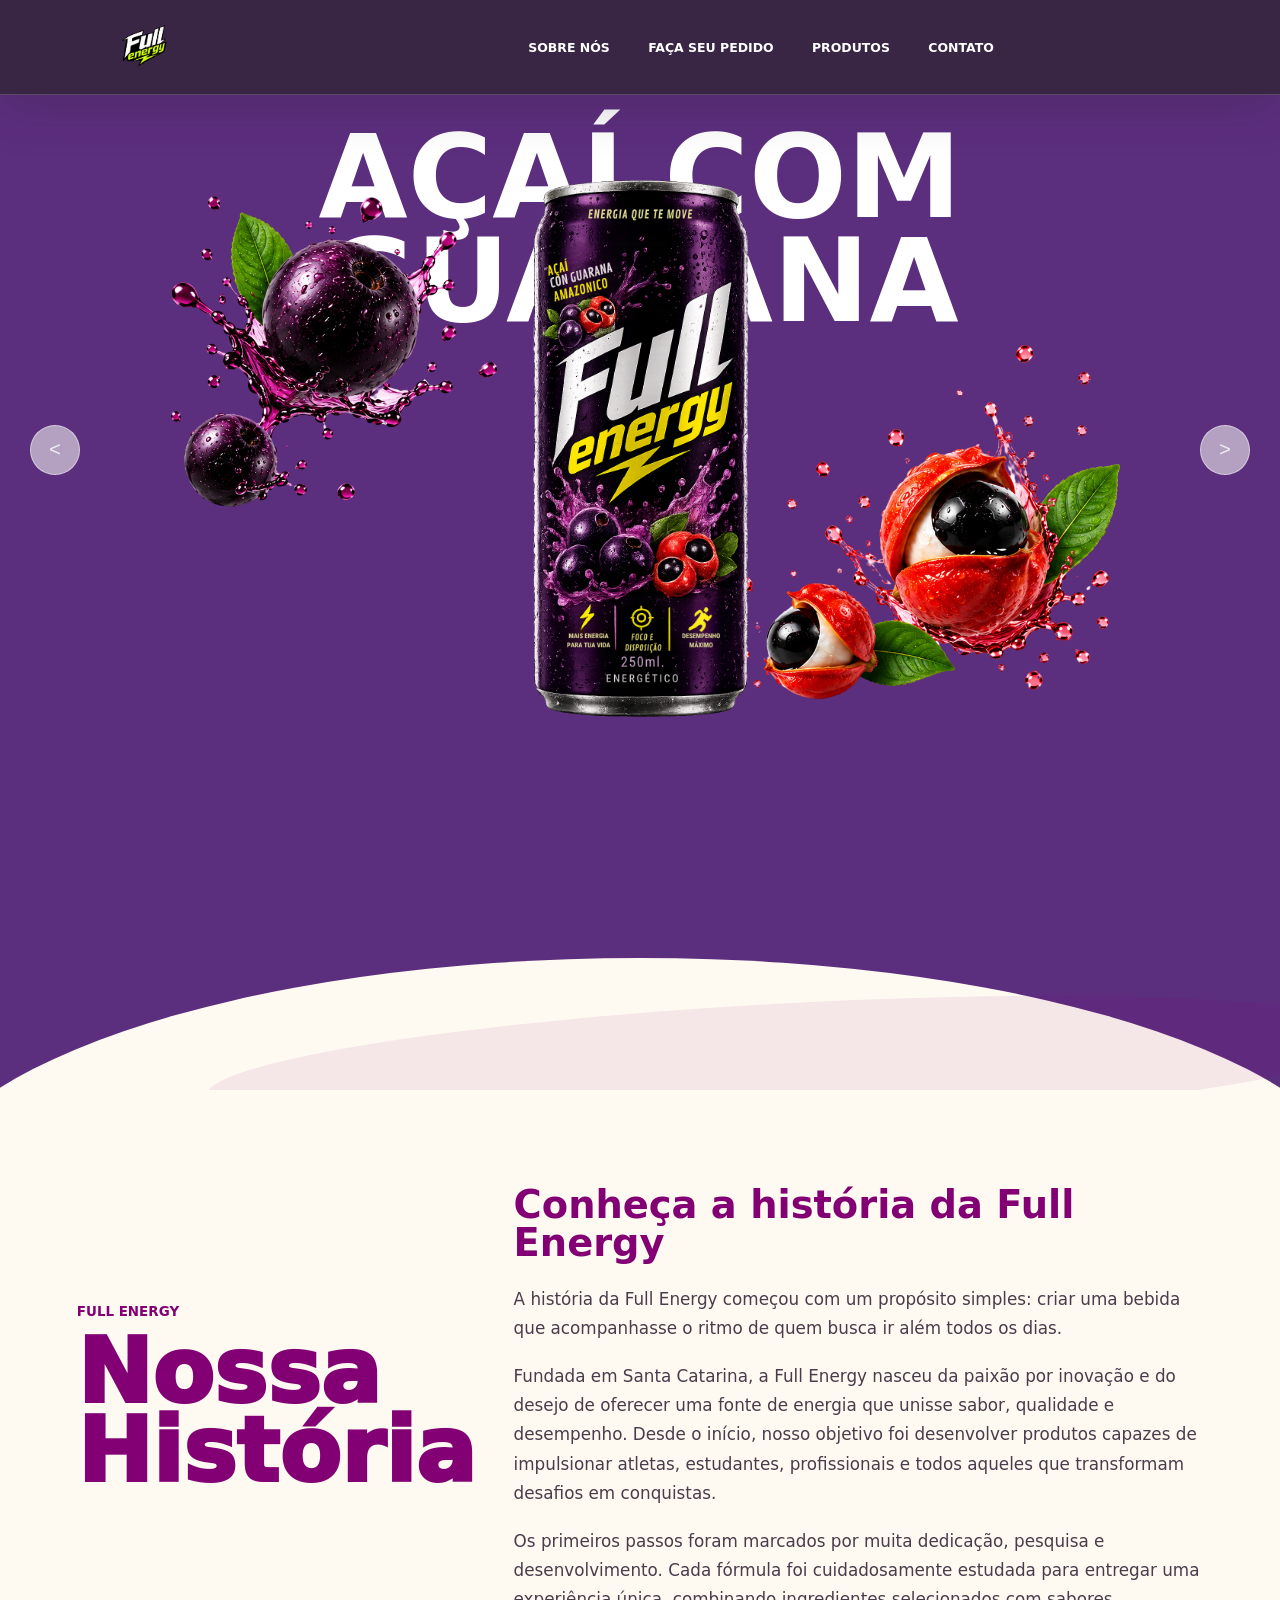
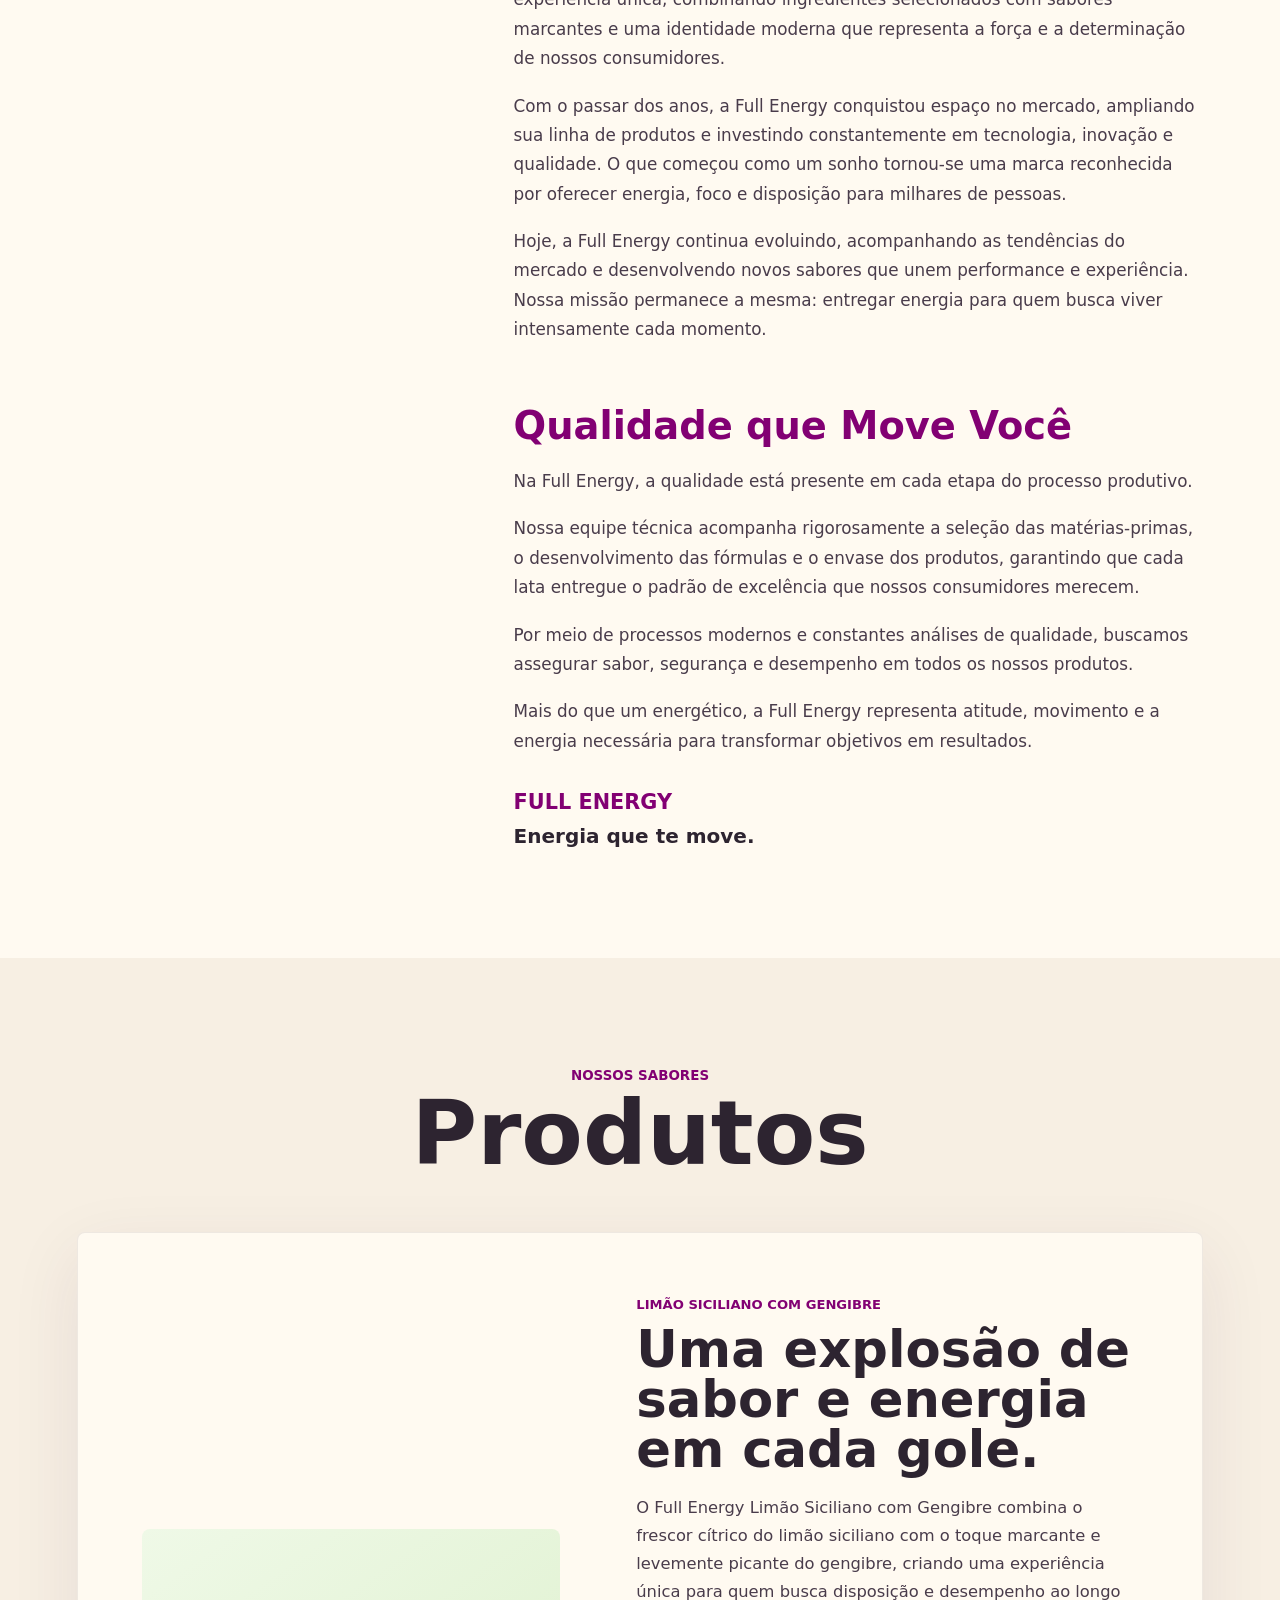
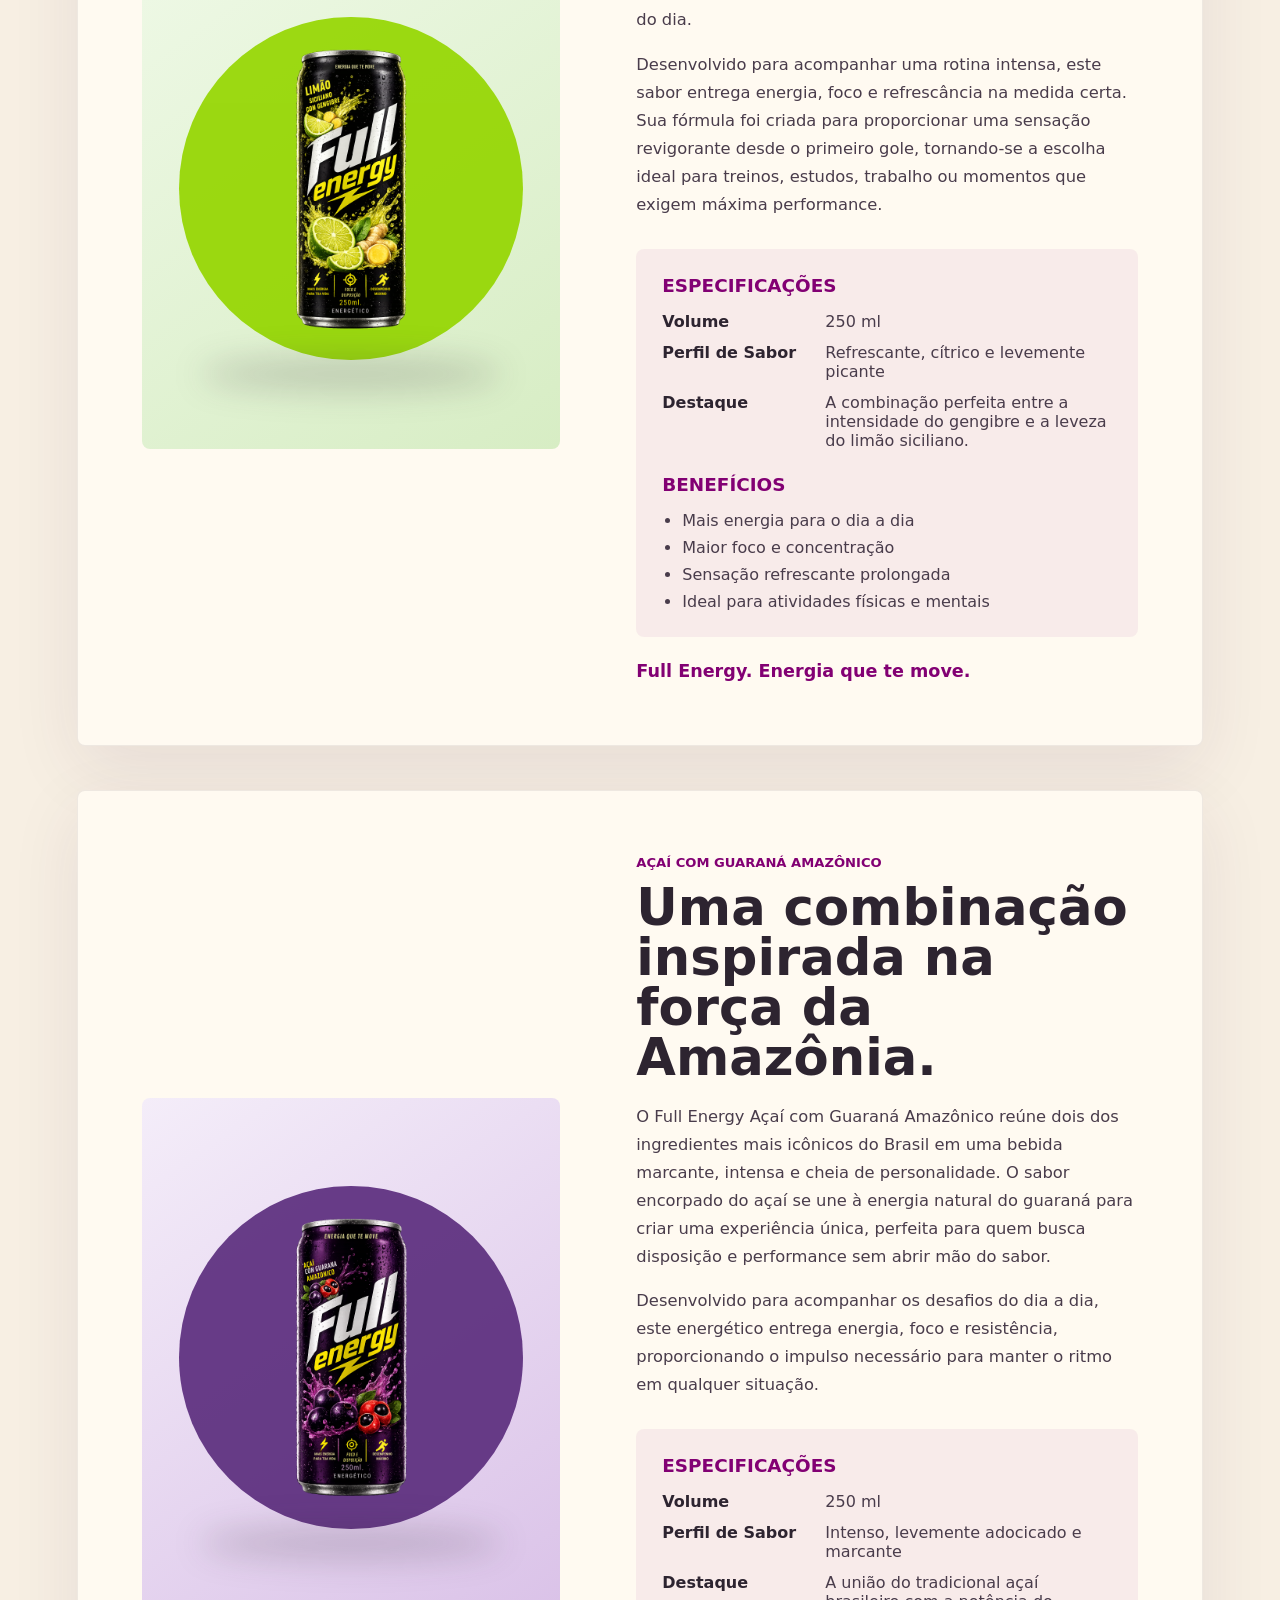
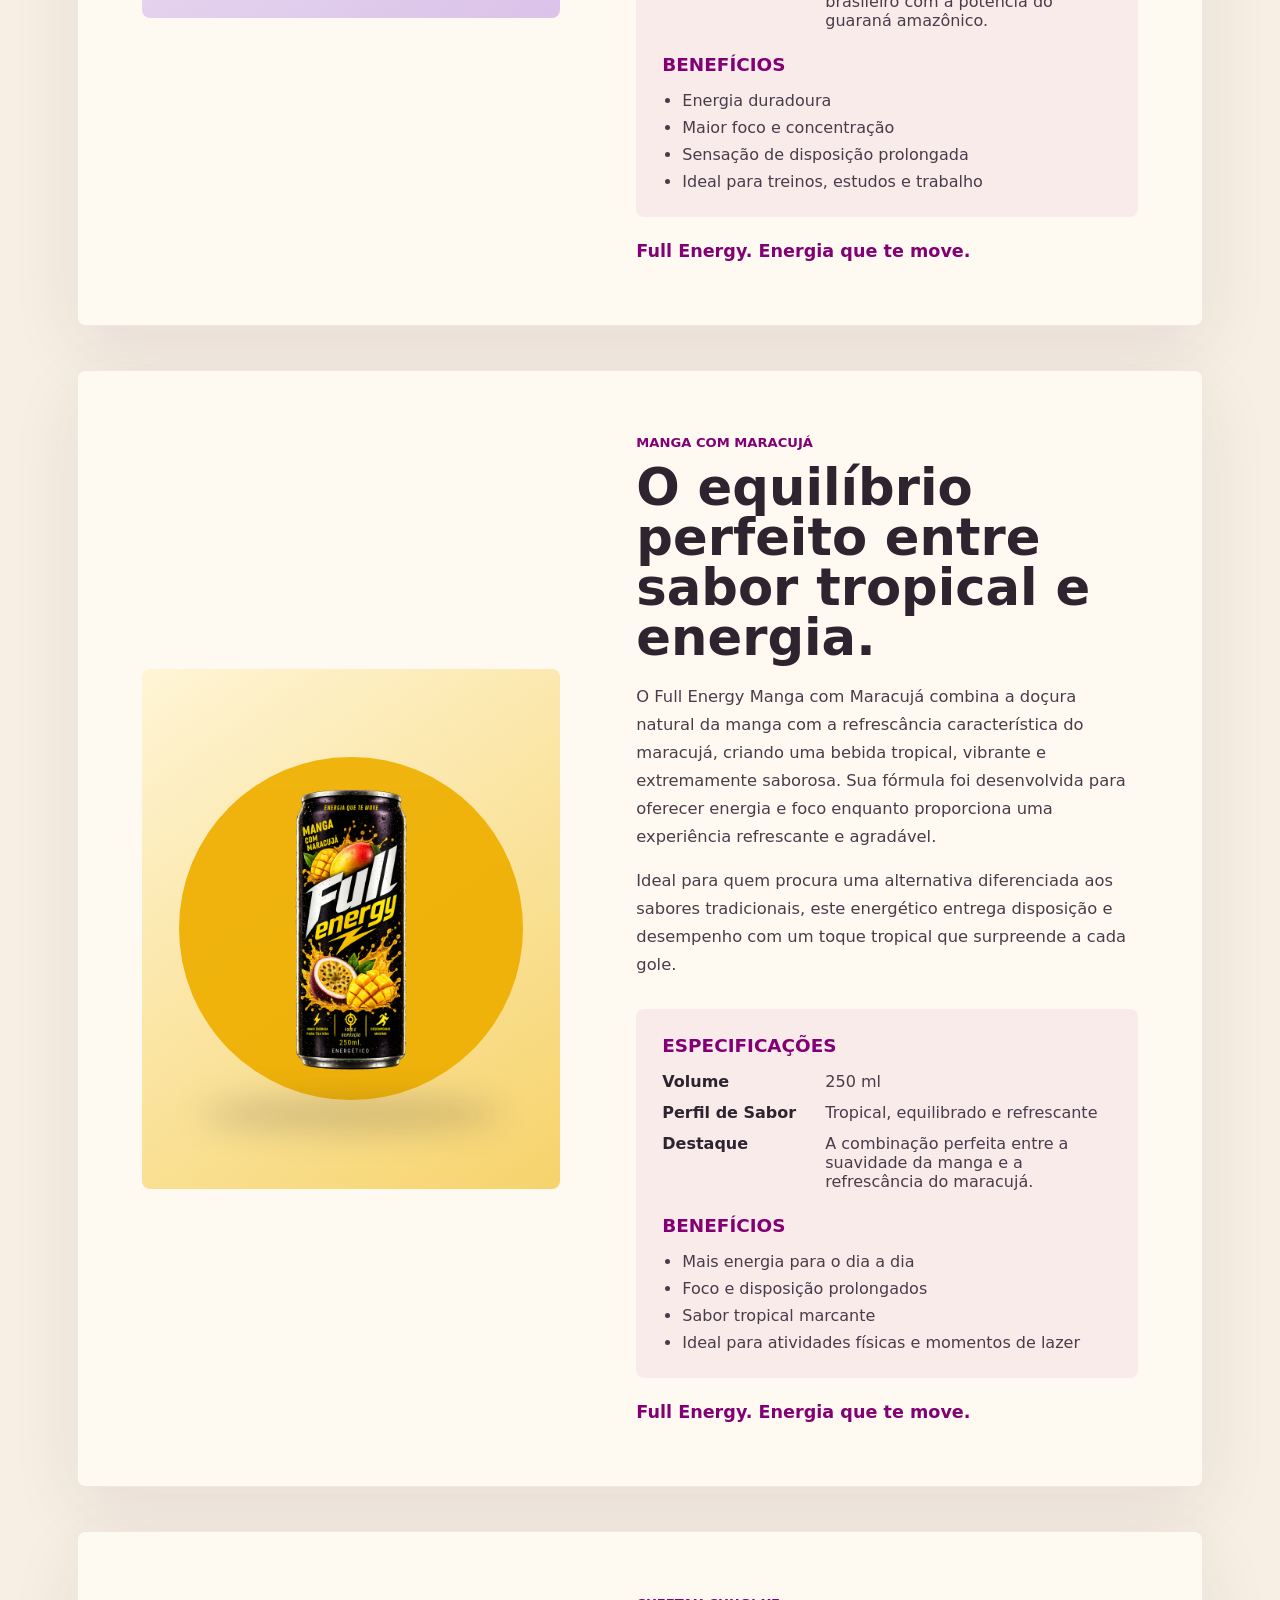
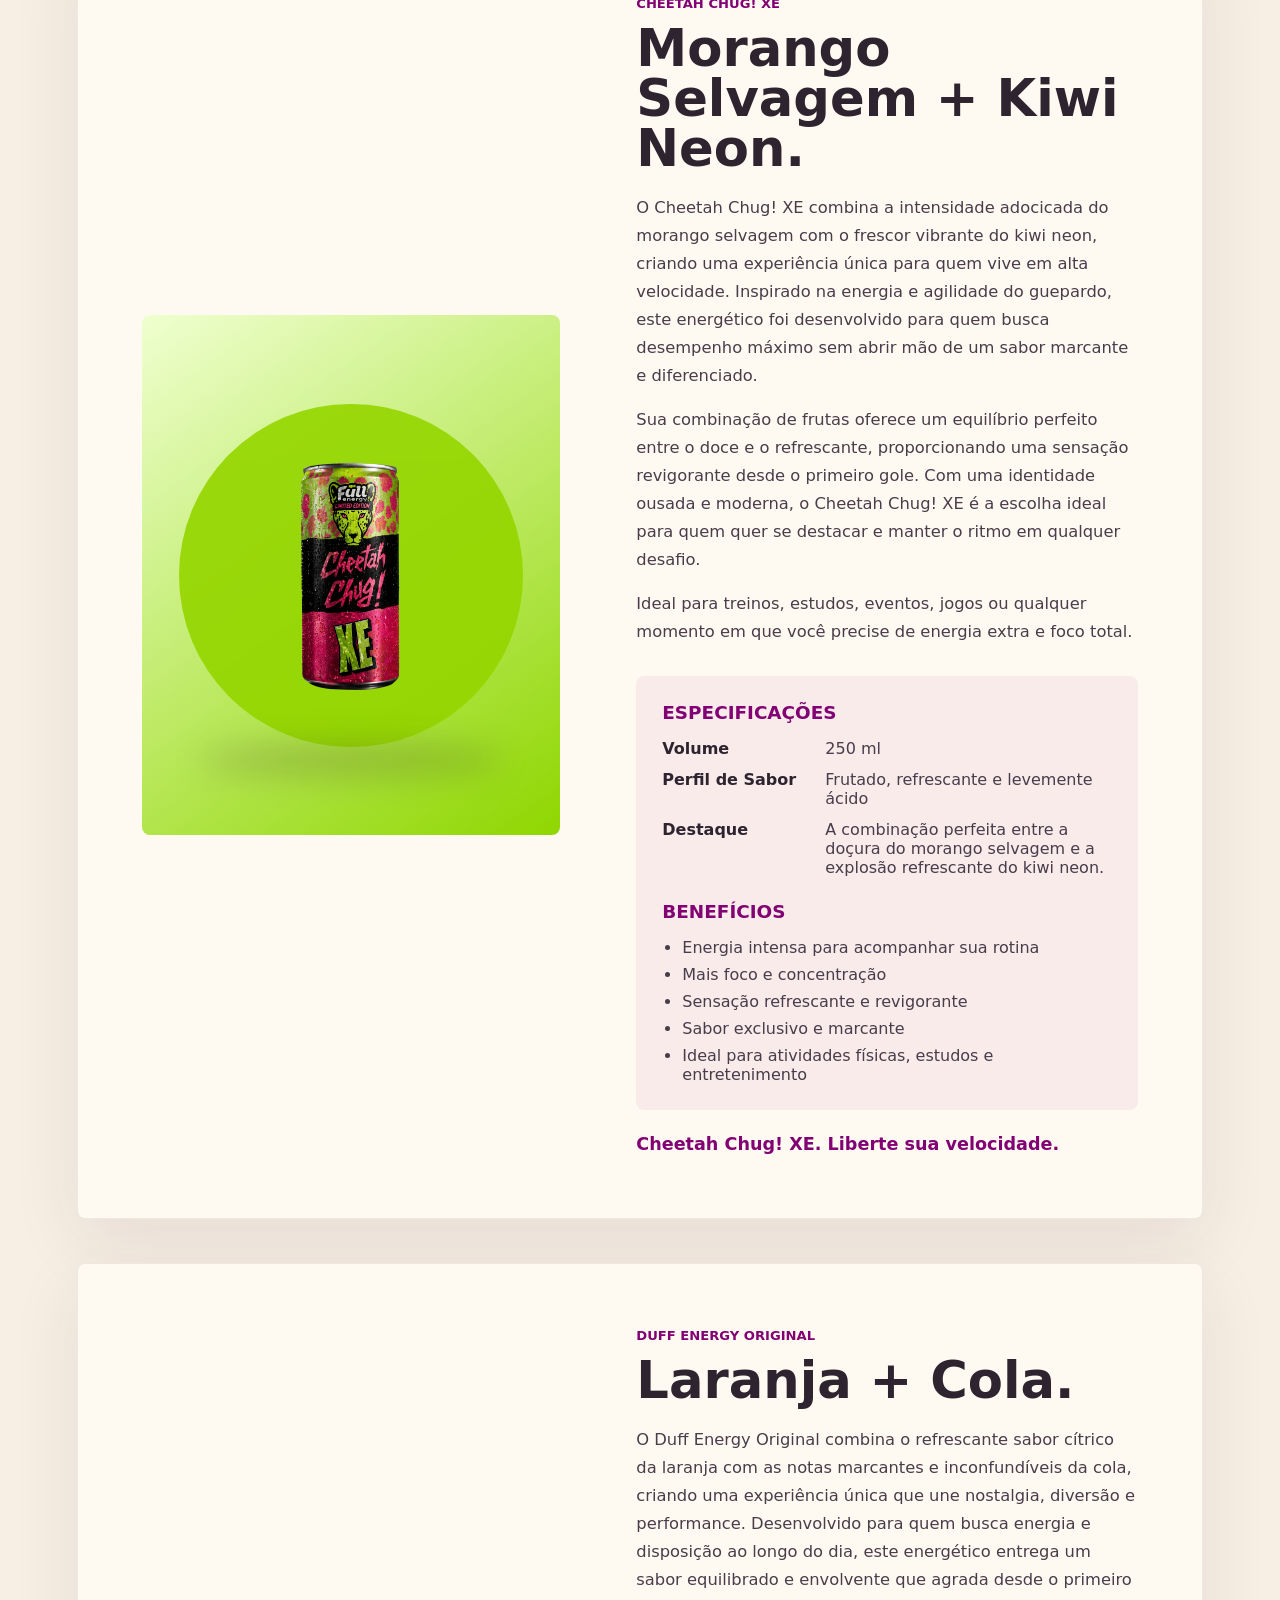
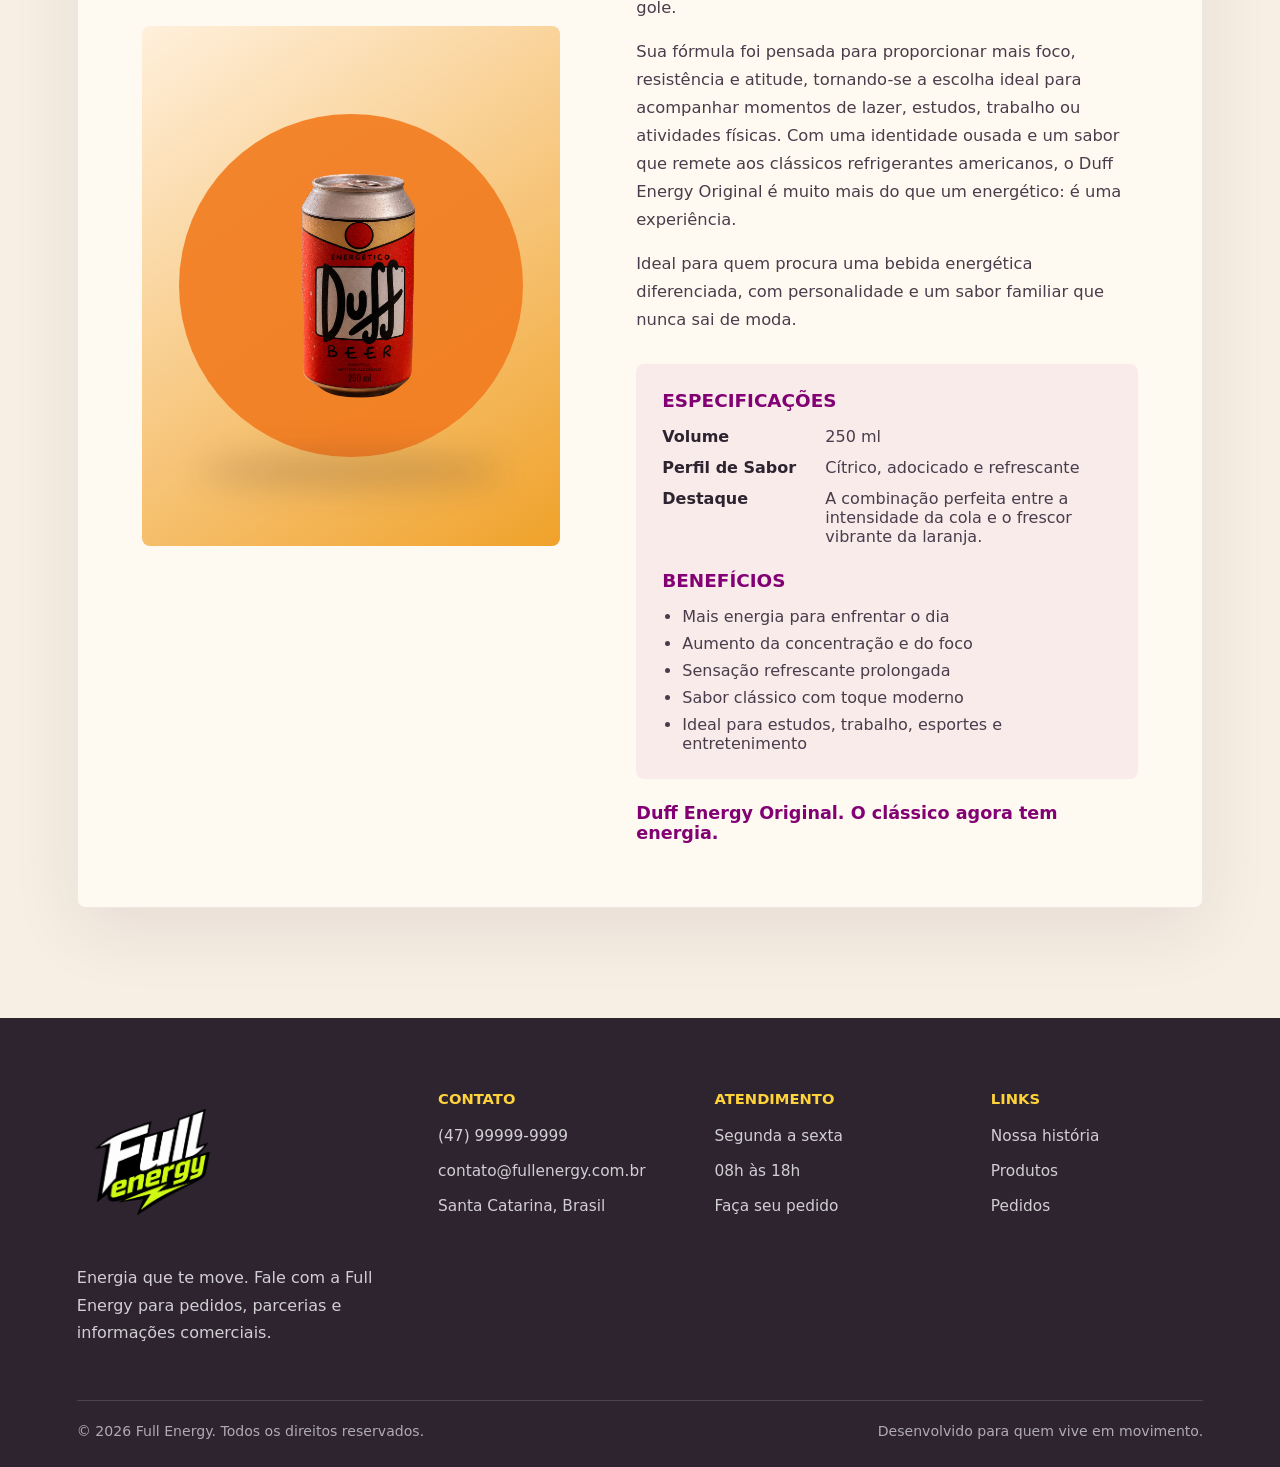
==== index.html @ d9ec068d "Corrige página inicial para GitHub Pages" ====
<!DOCTYPE html>
<html lang="pt-BR" data-theme="dark">
<head>
	<meta charset="UTF-8">
	<meta name="viewport" content="width=device-width, initial-scale=1.0">
	<meta name="description" content="Portfólio de Bruno Roberto Cataneo, desenvolvedor web com experiência em JavaScript, Python, WordPress e projetos acadêmicos.">
	<meta name="author" content="Bruno Roberto Cataneo">

    <link rel="stylesheet" type="text/css" href="css/main.css">
    <link rel="icon" type="image/png" href="assets/img/Logo.png">
    <script src="js/script.js" defer></script>
    <script src="js/loading.js" defer></script>

    <title>Full Energy</title>

</head>

<body>
    <div class="page-loader" aria-hidden="true">
        <div class="loader-content">
            <img src="assets/img/Logo.png" alt="">
            <span></span>
            <p>Carregando pedido</p>
        </div>
    </div>

    <header class="site-header">
        <a href="index.html" class="logo" aria-label="Full Energy">
            <img src="assets/img/Logo.png" alt="Full Energy">
        </a>

        <nav class="main-nav" aria-label="Menu principal">
            <a href="#nossa-historia">Sobre nós</a>
            <a href="pedido.html">Faça seu pedido</a>
            <a href="#produtos">Produtos</a>
            <a href="#contato">Contato</a>
        </nav>

    </header>

    <main>
        <div class="item active" style="--background: #5C2E7E;">
            <div class="title">AÇAÍ COM GUARANA</div>
            <img src="assets/img/açai-background.png" alt="Açaí com Guarana Amazonico" class="fruit">
            <img src="assets/img/ACAI-COM-GUARANA.png" alt="Açaí com Guarana Amazonico" class="energy-drink">
        </div>

        <div class="item" style="--background: #95D600;">
            <div class="title">LIMÃO COM GENGIBRE</div>
            <img src="assets/img/limao-background.png" alt="Limão com Gengibre" class="fruit">
            <img src="assets/img/LIMAO-COM-GENGIBRE.png" alt="Limão com Gengibre" class="energy-drink">
        </div>

        <div class="item" style="--background: #EFAF00;">
            <div class="title">MANGA COM MARACUJÁ</div>
            <img src="assets/img/manga-background.png" alt="Manga com Maracujá" class="fruit">
            <img src="assets/img/MANGA-COM-MARACUJA.png" alt="Manga com Maracujá" class="energy-drink">
        </div>

        <div class="item" style="--background: #95D600;">
            <div class="title">CHEETAH CHUG! XE</div>
            <img src="assets/img/Cheetah-Chug!-XE-background.png" alt="Cheetah Chug! XE" class="fruit">
            <img src="assets/img/Cheetah-Chug!-XE.png" alt="Cheetah Chug! XE" class="energy-drink energy-drink-wide">
        </div>

        <div class="item" style="--background:#FF7A00;">
            <div class="title">DUFF</div>
            <img src="assets/img/duff-background.png" alt="DUFF" class="fruit">
            <img src="assets/img/duff.png" alt="DUFF" class="energy-drink energy-drink-wide">
        </div>

        <div class="arrow">
            <button id="prev"> < </button>
            <button id="next"> > </button>
        </div>

    </main>

    <div class="smooth-divider" aria-hidden="true">
        <span></span>
    </div>

    <section class="history-section" id="nossa-historia">
        <div class="history-inner">
            <div class="history-heading">
                <span>Full Energy</span>
                <h1>Nossa Hist&oacute;ria</h1>
            </div>

            <div class="history-content">
                <article>
                    <h2>Conhe&ccedil;a a hist&oacute;ria da Full Energy</h2>
                    <p>A hist&oacute;ria da Full Energy come&ccedil;ou com um prop&oacute;sito simples: criar uma bebida que acompanhasse o ritmo de quem busca ir al&eacute;m todos os dias.</p>
                    <p>Fundada em Santa Catarina, a Full Energy nasceu da paix&atilde;o por inova&ccedil;&atilde;o e do desejo de oferecer uma fonte de energia que unisse sabor, qualidade e desempenho. Desde o in&iacute;cio, nosso objetivo foi desenvolver produtos capazes de impulsionar atletas, estudantes, profissionais e todos aqueles que transformam desafios em conquistas.</p>
                    <p>Os primeiros passos foram marcados por muita dedica&ccedil;&atilde;o, pesquisa e desenvolvimento. Cada f&oacute;rmula foi cuidadosamente estudada para entregar uma experi&ecirc;ncia &uacute;nica, combinando ingredientes selecionados com sabores marcantes e uma identidade moderna que representa a for&ccedil;a e a determina&ccedil;&atilde;o de nossos consumidores.</p>
                    <p>Com o passar dos anos, a Full Energy conquistou espa&ccedil;o no mercado, ampliando sua linha de produtos e investindo constantemente em tecnologia, inova&ccedil;&atilde;o e qualidade. O que come&ccedil;ou como um sonho tornou-se uma marca reconhecida por oferecer energia, foco e disposi&ccedil;&atilde;o para milhares de pessoas.</p>
                    <p>Hoje, a Full Energy continua evoluindo, acompanhando as tend&ecirc;ncias do mercado e desenvolvendo novos sabores que unem performance e experi&ecirc;ncia. Nossa miss&atilde;o permanece a mesma: entregar energia para quem busca viver intensamente cada momento.</p>
                </article>

                <article>
                    <h2>Qualidade que Move Voc&ecirc;</h2>
                    <p>Na Full Energy, a qualidade est&aacute; presente em cada etapa do processo produtivo.</p>
                    <p>Nossa equipe t&eacute;cnica acompanha rigorosamente a sele&ccedil;&atilde;o das mat&eacute;rias-primas, o desenvolvimento das f&oacute;rmulas e o envase dos produtos, garantindo que cada lata entregue o padr&atilde;o de excel&ecirc;ncia que nossos consumidores merecem.</p>
                    <p>Por meio de processos modernos e constantes an&aacute;lises de qualidade, buscamos assegurar sabor, seguran&ccedil;a e desempenho em todos os nossos produtos.</p>
                    <p>Mais do que um energ&eacute;tico, a Full Energy representa atitude, movimento e a energia necess&aacute;ria para transformar objetivos em resultados.</p>
                    <h3>Full Energy</h3>
                    <strong>Energia que te move.</strong>
                </article>
            </div>
        </div>
    </section>

    <section class="products-section" id="produtos">
        <div class="products-inner">
            <div class="products-heading">
                <span>Nossos sabores</span>
                <h1>Produtos</h1>
            </div>

            <article class="product-showcase product-lime">
                <div class="product-image">
                    <img src="assets/img/LIMAO-COM-GENGIBRE.png" alt="Full Energy Lim&atilde;o Siciliano com Gengibre">
                </div>

                <div class="product-info">
                    <span class="product-kicker">Lim&atilde;o Siciliano com Gengibre</span>
                    <h2>Uma explos&atilde;o de sabor e energia em cada gole.</h2>
                    <p>O Full Energy Lim&atilde;o Siciliano com Gengibre combina o frescor c&iacute;trico do lim&atilde;o siciliano com o toque marcante e levemente picante do gengibre, criando uma experi&ecirc;ncia &uacute;nica para quem busca disposi&ccedil;&atilde;o e desempenho ao longo do dia.</p>
                    <p>Desenvolvido para acompanhar uma rotina intensa, este sabor entrega energia, foco e refresc&acirc;ncia na medida certa. Sua f&oacute;rmula foi criada para proporcionar uma sensa&ccedil;&atilde;o revigorante desde o primeiro gole, tornando-se a escolha ideal para treinos, estudos, trabalho ou momentos que exigem m&aacute;xima performance.</p>

                    <div class="specs">
                        <h3>Especifica&ccedil;&otilde;es</h3>
                        <dl>
                            <dt>Volume</dt>
                            <dd>250 ml</dd>
                            <dt>Perfil de Sabor</dt>
                            <dd>Refrescante, c&iacute;trico e levemente picante</dd>
                            <dt>Destaque</dt>
                            <dd>A combina&ccedil;&atilde;o perfeita entre a intensidade do gengibre e a leveza do lim&atilde;o siciliano.</dd>
                        </dl>
                        <h4>Benef&iacute;cios</h4>
                        <ul>
                            <li>Mais energia para o dia a dia</li>
                            <li>Maior foco e concentra&ccedil;&atilde;o</li>
                            <li>Sensa&ccedil;&atilde;o refrescante prolongada</li>
                            <li>Ideal para atividades f&iacute;sicas e mentais</li>
                        </ul>
                    </div>

                    <strong>Full Energy. Energia que te move.</strong>
                </div>
            </article>

            <article class="product-showcase product-acai">
                <div class="product-image">
                    <img src="assets/img/ACAI-COM-GUARANA.png" alt="Full Energy A&ccedil;a&iacute; com Guaran&aacute; Amaz&ocirc;nico">
                </div>

                <div class="product-info">
                    <span class="product-kicker">A&ccedil;a&iacute; com Guaran&aacute; Amaz&ocirc;nico</span>
                    <h2>Uma combina&ccedil;&atilde;o inspirada na for&ccedil;a da Amaz&ocirc;nia.</h2>
                    <p>O Full Energy A&ccedil;a&iacute; com Guaran&aacute; Amaz&ocirc;nico re&uacute;ne dois dos ingredientes mais ic&ocirc;nicos do Brasil em uma bebida marcante, intensa e cheia de personalidade. O sabor encorpado do a&ccedil;a&iacute; se une &agrave; energia natural do guaran&aacute; para criar uma experi&ecirc;ncia &uacute;nica, perfeita para quem busca disposi&ccedil;&atilde;o e performance sem abrir m&atilde;o do sabor.</p>
                    <p>Desenvolvido para acompanhar os desafios do dia a dia, este energ&eacute;tico entrega energia, foco e resist&ecirc;ncia, proporcionando o impulso necess&aacute;rio para manter o ritmo em qualquer situa&ccedil;&atilde;o.</p>

                    <div class="specs">
                        <h3>Especifica&ccedil;&otilde;es</h3>
                        <dl>
                            <dt>Volume</dt>
                            <dd>250 ml</dd>
                            <dt>Perfil de Sabor</dt>
                            <dd>Intenso, levemente adocicado e marcante</dd>
                            <dt>Destaque</dt>
                            <dd>A uni&atilde;o do tradicional a&ccedil;a&iacute; brasileiro com a pot&ecirc;ncia do guaran&aacute; amaz&ocirc;nico.</dd>
                        </dl>
                        <h4>Benef&iacute;cios</h4>
                        <ul>
                            <li>Energia duradoura</li>
                            <li>Maior foco e concentra&ccedil;&atilde;o</li>
                            <li>Sensa&ccedil;&atilde;o de disposi&ccedil;&atilde;o prolongada</li>
                            <li>Ideal para treinos, estudos e trabalho</li>
                        </ul>
                    </div>

                    <strong>Full Energy. Energia que te move.</strong>
                </div>
            </article>

            <article class="product-showcase product-mango">
                <div class="product-image">
                    <img src="assets/img/MANGA-COM-MARACUJA.png" alt="Full Energy Manga com Maracuj&aacute;">
                </div>

                <div class="product-info">
                    <span class="product-kicker">Manga com Maracuj&aacute;</span>
                    <h2>O equil&iacute;brio perfeito entre sabor tropical e energia.</h2>
                    <p>O Full Energy Manga com Maracuj&aacute; combina a do&ccedil;ura natural da manga com a refresc&acirc;ncia caracter&iacute;stica do maracuj&aacute;, criando uma bebida tropical, vibrante e extremamente saborosa. Sua f&oacute;rmula foi desenvolvida para oferecer energia e foco enquanto proporciona uma experi&ecirc;ncia refrescante e agrad&aacute;vel.</p>
                    <p>Ideal para quem procura uma alternativa diferenciada aos sabores tradicionais, este energ&eacute;tico entrega disposi&ccedil;&atilde;o e desempenho com um toque tropical que surpreende a cada gole.</p>

                    <div class="specs">
                        <h3>Especifica&ccedil;&otilde;es</h3>
                        <dl>
                            <dt>Volume</dt>
                            <dd>250 ml</dd>
                            <dt>Perfil de Sabor</dt>
                            <dd>Tropical, equilibrado e refrescante</dd>
                            <dt>Destaque</dt>
                            <dd>A combina&ccedil;&atilde;o perfeita entre a suavidade da manga e a refresc&acirc;ncia do maracuj&aacute;.</dd>
                        </dl>
                        <h4>Benef&iacute;cios</h4>
                        <ul>
                            <li>Mais energia para o dia a dia</li>
                            <li>Foco e disposi&ccedil;&atilde;o prolongados</li>
                            <li>Sabor tropical marcante</li>
                            <li>Ideal para atividades f&iacute;sicas e momentos de lazer</li>
                        </ul>
                    </div>

                    <strong>Full Energy. Energia que te move.</strong>
                </div>
            </article>

            <article class="product-showcase product-cheetah">
                <div class="product-image">
                    <img src="assets/img/Cheetah-Chug!-XE.png" alt="Cheetah Chug! XE Morango Selvagem com Kiwi Neon">
                </div>

                <div class="product-info">
                    <span class="product-kicker">Cheetah Chug! XE</span>
                    <h2>Morango Selvagem + Kiwi Neon.</h2>
                    <p>O Cheetah Chug! XE combina a intensidade adocicada do morango selvagem com o frescor vibrante do kiwi neon, criando uma experi&ecirc;ncia &uacute;nica para quem vive em alta velocidade. Inspirado na energia e agilidade do guepardo, este energ&eacute;tico foi desenvolvido para quem busca desempenho m&aacute;ximo sem abrir m&atilde;o de um sabor marcante e diferenciado.</p>
                    <p>Sua combina&ccedil;&atilde;o de frutas oferece um equil&iacute;brio perfeito entre o doce e o refrescante, proporcionando uma sensa&ccedil;&atilde;o revigorante desde o primeiro gole. Com uma identidade ousada e moderna, o Cheetah Chug! XE &eacute; a escolha ideal para quem quer se destacar e manter o ritmo em qualquer desafio.</p>
                    <p>Ideal para treinos, estudos, eventos, jogos ou qualquer momento em que voc&ecirc; precise de energia extra e foco total.</p>

                    <div class="specs">
                        <h3>Especifica&ccedil;&otilde;es</h3>
                        <dl>
                            <dt>Volume</dt>
                            <dd>250 ml</dd>
                            <dt>Perfil de Sabor</dt>
                            <dd>Frutado, refrescante e levemente &aacute;cido</dd>
                            <dt>Destaque</dt>
                            <dd>A combina&ccedil;&atilde;o perfeita entre a do&ccedil;ura do morango selvagem e a explos&atilde;o refrescante do kiwi neon.</dd>
                        </dl>
                        <h4>Benef&iacute;cios</h4>
                        <ul>
                            <li>Energia intensa para acompanhar sua rotina</li>
                            <li>Mais foco e concentra&ccedil;&atilde;o</li>
                            <li>Sensa&ccedil;&atilde;o refrescante e revigorante</li>
                            <li>Sabor exclusivo e marcante</li>
                            <li>Ideal para atividades f&iacute;sicas, estudos e entretenimento</li>
                        </ul>
                    </div>

                    <strong>Cheetah Chug! XE. Liberte sua velocidade.</strong>
                </div>
            </article>

            <article class="product-showcase product-duff">
                <div class="product-image">
                    <img src="assets/img/duff.png" alt="Duff Energy Original Laranja com Cola">
                </div>

                <div class="product-info">
                    <span class="product-kicker">Duff Energy Original</span>
                    <h2>Laranja + Cola.</h2>
                    <p>O Duff Energy Original combina o refrescante sabor c&iacute;trico da laranja com as notas marcantes e inconfund&iacute;veis da cola, criando uma experi&ecirc;ncia &uacute;nica que une nostalgia, divers&atilde;o e performance. Desenvolvido para quem busca energia e disposi&ccedil;&atilde;o ao longo do dia, este energ&eacute;tico entrega um sabor equilibrado e envolvente que agrada desde o primeiro gole.</p>
                    <p>Sua f&oacute;rmula foi pensada para proporcionar mais foco, resist&ecirc;ncia e atitude, tornando-se a escolha ideal para acompanhar momentos de lazer, estudos, trabalho ou atividades f&iacute;sicas. Com uma identidade ousada e um sabor que remete aos cl&aacute;ssicos refrigerantes americanos, o Duff Energy Original &eacute; muito mais do que um energ&eacute;tico: &eacute; uma experi&ecirc;ncia.</p>
                    <p>Ideal para quem procura uma bebida energ&eacute;tica diferenciada, com personalidade e um sabor familiar que nunca sai de moda.</p>

                    <div class="specs">
                        <h3>Especifica&ccedil;&otilde;es</h3>
                        <dl>
                            <dt>Volume</dt>
                            <dd>250 ml</dd>
                            <dt>Perfil de Sabor</dt>
                            <dd>C&iacute;trico, adocicado e refrescante</dd>
                            <dt>Destaque</dt>
                            <dd>A combina&ccedil;&atilde;o perfeita entre a intensidade da cola e o frescor vibrante da laranja.</dd>
                        </dl>
                        <h4>Benef&iacute;cios</h4>
                        <ul>
                            <li>Mais energia para enfrentar o dia</li>
                            <li>Aumento da concentra&ccedil;&atilde;o e do foco</li>
                            <li>Sensa&ccedil;&atilde;o refrescante prolongada</li>
                            <li>Sabor cl&aacute;ssico com toque moderno</li>
                            <li>Ideal para estudos, trabalho, esportes e entretenimento</li>
                        </ul>
                    </div>

                    <strong>Duff Energy Original. O cl&aacute;ssico agora tem energia.</strong>
                </div>
            </article>
        </div>
    </section>

    <footer class="site-footer" id="contato">
        <div class="footer-inner">
            <div class="footer-brand">
                <img src="assets/img/Logo.png" alt="Full Energy">
                <p>Energia que te move. Fale com a Full Energy para pedidos, parcerias e informa&ccedil;&otilde;es comerciais.</p>
            </div>

            <div class="footer-column">
                <h2>Contato</h2>
                <ul>
                    <li><a href="tel:+5547999999999">(47) 99999-9999</a></li>
                    <li><a href="mailto:contato@fullenergy.com.br">contato@fullenergy.com.br</a></li>
                    <li>Santa Catarina, Brasil</li>
                </ul>
            </div>

            <div class="footer-column">
                <h2>Atendimento</h2>
                <ul>
                    <li>Segunda a sexta</li>
                    <li>08h &agrave;s 18h</li>
                    <li><a href="pedido.html">Fa&ccedil;a seu pedido</a></li>
                </ul>
            </div>

            <div class="footer-column">
                <h2>Links</h2>
                <ul>
                    <li><a href="#nossa-historia">Nossa hist&oacute;ria</a></li>
                    <li><a href="#produtos">Produtos</a></li>
                    <li><a href="pedido.html">Pedidos</a></li>
                </ul>
            </div>
        </div>

        <div class="footer-bottom">
            <span>&copy; 2026 Full Energy. Todos os direitos reservados.</span>
            <span>Desenvolvido para quem vive em movimento.</span>
        </div>
    </footer>

</body>
</html>
---- css/main.css ----
html,
body {
    width: 100%;
    min-height: 100%;
    margin: 0;
    scroll-behavior: smooth;
}

main {
    position: relative;
    z-index: 1;
    min-height: 100vh;
}

.site-header {
    position: fixed;
    top: 0;
    left: 0;
    z-index: 10;
    display: flex;
    align-items: center;
    justify-content: space-between;
    gap: 32px;
    width: 100%;
    min-height: 86px;
    padding: 18px clamp(24px, 5vw, 72px);
    box-sizing: border-box;
    background: rgba(45, 36, 48, .72);
    border-bottom: 1px solid rgba(255, 255, 255, .16);
    box-shadow: 0 18px 45px rgba(45, 36, 48, .18);
    backdrop-filter: blur(16px);
    font-family: system-ui, -apple-system, BlinkMacSystemFont, "Segoe UI", Roboto, Helvetica, Arial, sans-serif;
}

.logo {
    display: flex;
    align-items: center;
    min-width: 210px;
    color: #fff;
    text-decoration: none;
}

.logo img {
    display: block;
    width: 160px;
    height: auto;
    max-height: 58px;
    object-fit: contain;
}

.main-nav {
    display: flex;
    align-items: center;
    justify-content: center;
    gap: clamp(18px, 3vw, 56px);
    flex: 1;
}

.main-nav a {
    color: #fff;
    font-size: .78rem;
    font-weight: 800;
    text-decoration: none;
    text-transform: uppercase;
    white-space: nowrap;
    transition: color .2s ease, opacity .2s ease;
}

.main-nav a:hover {
    color: #ffd339;
}

.search {
    display: flex;
    align-items: center;
    width: min(18vw, 230px);
    min-width: 170px;
    height: 42px;
    padding: 0 8px 0 18px;
    border: 1px solid rgba(255, 255, 255, .42);
    border-radius: 999px;
    background: rgba(255, 255, 255, .12);
}

.search input {
    width: 100%;
    min-width: 0;
    border: 0;
    outline: 0;
    background: transparent;
    color: #fff;
    font: inherit;
}

.search input::placeholder {
    color: rgba(255, 255, 255, .76);
}

.search button {
    display: grid;
    place-items: center;
    width: 32px;
    height: 32px;
    border: 0;
    border-radius: 50%;
    background: transparent;
    color: #fff;
    font-size: 1.5rem;
    line-height: 1;
    cursor: pointer;
}

.page-loader {
    position: fixed;
    inset: 0;
    z-index: 100;
    display: grid;
    place-items: center;
    background: #5C2E7E;
    opacity: 0;
    visibility: hidden;
    pointer-events: none;
    transition: opacity .28s ease, visibility .28s ease;
}

.page-loader.is-visible {
    opacity: 1;
    visibility: visible;
    pointer-events: auto;
}

.page-loader.is-hidden {
    display: none;
}

.loader-content {
    display: grid;
    place-items: center;
    gap: 22px;
    color: #fff;
    font-family: system-ui, -apple-system, BlinkMacSystemFont, "Segoe UI", Roboto, Helvetica, Arial, sans-serif;
}

.loader-content img {
    width: 132px;
    height: auto;
    animation: loaderPulse 1s ease-in-out infinite;
}

.loader-content span {
    width: 54px;
    height: 54px;
    border: 5px solid rgba(255, 255, 255, .24);
    border-top-color: #ffd339;
    border-radius: 50%;
    animation: loaderSpin .8s linear infinite;
}

.loader-content p {
    margin: 0;
    color: rgba(255, 255, 255, .9);
    font-size: .82rem;
    font-weight: 900;
    text-transform: uppercase;
}

.item {
    display: none;
    position: relative;
    width: 100%;
    min-height: 100vh;
    overflow: hidden;
    background-color: var(--background);
}

.item.active {
    display: block;
}

.item .title {
    width: min(92vw, 980px);
    font-size: clamp(3rem, 9vw, 8rem);
    color: #fff;
    font-family: system-ui, -apple-system, BlinkMacSystemFont, "Segoe UI", Roboto, Helvetica, Arial, sans-serif;
    font-weight: bold;
    text-align: center;
    line-height: .9;

    position: absolute;
    left: 50%;
    top: clamp(95px, 14vh, 140px);
    transform: translateX(-50%);
    z-index: 1;
}

.item .fruit {
    width: min(78vw, 980px);
    max-height: 78vh;
    object-fit: contain;
    position: absolute;
    left: 50%;
    top: 50%;
    transform: translate(-50%, -50%);
    z-index: 2;
    pointer-events: none;
}

.item .energy-drink {
    z-index: 3;
    width: min(36vw, 390px);
    min-width: 240px;
    max-height: 86vh;
    object-fit: contain;
    position: absolute;
    left: 50%;
    top: 50%;
    transform: translate(-50%, -50%);
}

.item .energy-drink-wide {
    width: min(82vw, 900px);
    min-width: 620px;
    max-height: 86vh;
}

#prev, #next {
    position: absolute;
    top: 50%;
    transform: translateY(-50%);
    width: 50px;
    height: 50px;
    background-color: #eee9;
    border: 1px solid #eee9;
    color: #eee;
    font-size: x-large;
    font-family: monospace;
    cursor : pointer;
    z-index: 4;
    border-radius: 50%;
}

#prev {
    left: 30px;
}

#next {
    right: 30px;
}

.smooth-divider {
    position: relative;
    z-index: 2;
    height: 190px;
    margin-top: 0;
    overflow: hidden;
    background-color: var(--divider-background, #5C2E7E);
    pointer-events: none;
    transition: background-color .45s ease;
}

.smooth-divider::before {
    content: "";
    position: absolute;
    left: -7%;
    bottom: -118px;
    width: 114%;
    height: 250px;
    border-radius: 50% 50% 0 0 / 100% 100% 0 0;
    background: #fffaf1;
}

.smooth-divider span {
    position: absolute;
    left: 16%;
    bottom: -38px;
    width: 92%;
    height: 125px;
    border-radius: 50%;
    background: rgba(130, 0, 115, .08);
    transform: rotate(-3deg);
}

.history-section {
    position: relative;
    overflow: hidden;
    margin-top: 0;
    padding: 96px clamp(24px, 6vw, 92px) 110px;
    background: #fffaf1;
    color: #2d2430;
    font-family: system-ui, -apple-system, BlinkMacSystemFont, "Segoe UI", Roboto, Helvetica, Arial, sans-serif;
    scroll-margin-top: 96px;
}

.history-section::before {
    content: none;
}

.history-inner {
    position: relative;
    z-index: 1;
    display: grid;
    grid-template-columns: minmax(220px, 360px) minmax(0, 1fr);
    gap: clamp(36px, 6vw, 92px);
    max-width: 1180px;
    margin: 0 auto;
}

.history-heading {
    position: sticky;
    top: 118px;
    align-self: start;
}

.history-heading span {
    display: block;
    margin-bottom: 14px;
    color: #820073;
    font-size: .84rem;
    font-weight: 900;
    text-transform: uppercase;
}

.history-heading h1 {
    margin: 0;
    color: #820073;
    font-size: clamp(3.6rem, 7vw, 6.4rem);
    line-height: .88;
    font-weight: 950;
}

.history-content {
    display: grid;
    gap: 44px;
}

.history-content article {
    max-width: 760px;
}

.history-content h2 {
    margin: 0 0 22px;
    color: #820073;
    font-size: clamp(1.8rem, 3vw, 3rem);
    line-height: 1;
}

.history-content p {
    margin: 0 0 18px;
    color: #493c4b;
    font-size: 1.05rem;
    line-height: 1.75;
}

.history-content h3 {
    margin: 34px 0 10px;
    color: #820073;
    font-size: 1.3rem;
    text-transform: uppercase;
}

.history-content strong {
    display: inline-block;
    color: #2d2430;
    font-size: 1.25rem;
}

.products-section {
    padding: 110px clamp(24px, 6vw, 92px);
    background: #f7efe3;
    color: #2d2430;
    font-family: system-ui, -apple-system, BlinkMacSystemFont, "Segoe UI", Roboto, Helvetica, Arial, sans-serif;
    scroll-margin-top: 96px;
}

.products-inner {
    max-width: 1180px;
    margin: 0 auto;
}

.products-heading {
    margin-bottom: 58px;
    text-align: center;
}

.products-heading span {
    display: block;
    margin-bottom: 10px;
    color: #820073;
    font-size: .84rem;
    font-weight: 900;
    text-transform: uppercase;
}

.products-heading h1 {
    margin: 0;
    color: #2d2430;
    font-size: clamp(3.4rem, 7vw, 6.2rem);
    line-height: .9;
}

.product-showcase {
    display: grid;
    grid-template-columns: minmax(240px, 42%) minmax(0, 1fr);
    gap: clamp(32px, 6vw, 76px);
    align-items: center;
    padding: clamp(34px, 5vw, 64px);
    margin-bottom: 44px;
    border: 1px solid rgba(45, 36, 48, .08);
    border-radius: 8px;
    background: #fffaf1;
    box-shadow: 0 22px 70px rgba(72, 35, 76, .09);
}

.product-showcase:last-child {
    margin-bottom: 0;
}

.product-image {
    position: relative;
    display: grid;
    place-items: center;
    min-height: 520px;
    overflow: hidden;
    border-radius: 8px;
}

.product-image::before {
    content: "";
    position: absolute;
    width: min(82%, 360px);
    aspect-ratio: 1;
    border-radius: 50%;
    opacity: .92;
    filter: blur(.2px);
}

.product-image::after {
    content: "";
    position: absolute;
    bottom: 58px;
    width: min(72%, 320px);
    height: 34px;
    border-radius: 50%;
    background: rgba(45, 36, 48, .18);
    filter: blur(16px);
}

.product-image img {
    position: relative;
    z-index: 1;
    width: min(48%, 220px);
    max-height: 470px;
    object-fit: contain;
}

.product-cheetah .product-image img,
.product-duff .product-image img {
    width: min(92%, 520px);
    max-height: 430px;
}

.product-lime .product-image {
    background: linear-gradient(145deg, #eff9e7, #d7edc4);
}

.product-lime .product-image::before {
    background: #95D600;
}

.product-acai .product-image {
    background: linear-gradient(145deg, #f4edf9, #dac2e8);
}

.product-acai .product-image::before {
    background: #5C2E7E;
}

.product-mango .product-image {
    background: linear-gradient(145deg, #fff5d6, #f6d36b);
}

.product-mango .product-image::before {
    background: #EFAF00;
}

.product-cheetah .product-image {
    background: linear-gradient(145deg, #efffd0, #8fd600);
}

.product-cheetah .product-image::before {
    background: #95D600;
}

.product-duff .product-image {
    background: linear-gradient(145deg, #fff0dc, #f0a22a);
}

.product-duff .product-image::before {
    background: #f27d21;
}

.product-kicker {
    display: block;
    margin-bottom: 12px;
    color: #820073;
    font-size: .82rem;
    font-weight: 900;
    text-transform: uppercase;
}

.product-info h2 {
    margin: 0 0 20px;
    color: #2d2430;
    font-size: clamp(2rem, 4vw, 3.5rem);
    line-height: .98;
}

.product-info p {
    margin: 0 0 16px;
    color: #493c4b;
    font-size: 1.02rem;
    line-height: 1.72;
}

.specs {
    margin: 30px 0 24px;
    padding: 26px;
    border-radius: 8px;
    background: rgba(130, 0, 115, .06);
}

.specs h3,
.specs h4 {
    margin: 0 0 16px;
    color: #820073;
    font-size: 1.15rem;
    text-transform: uppercase;
}

.specs h4 {
    margin-top: 24px;
}

.specs dl {
    display: grid;
    grid-template-columns: 145px 1fr;
    gap: 12px 18px;
    margin: 0;
}

.specs dt {
    color: #2d2430;
    font-weight: 900;
}

.specs dd {
    margin: 0;
    color: #493c4b;
}

.specs ul {
    display: grid;
    gap: 8px;
    margin: 0;
    padding-left: 20px;
    color: #493c4b;
}

.product-info strong {
    color: #820073;
    font-size: 1.1rem;
}

.main-nav a.active {
    color: #ffd339;
}

.order-body {
    background: #fffaf1;
}

.order-page {
    min-height: 100vh;
    background: #fffaf1;
    color: #2d2430;
    font-family: system-ui, -apple-system, BlinkMacSystemFont, "Segoe UI", Roboto, Helvetica, Arial, sans-serif;
}

.order-hero {
    display: grid;
    grid-template-columns: minmax(0, 1fr) minmax(320px, 44%);
    align-items: center;
    gap: clamp(36px, 6vw, 88px);
    min-height: 72vh;
    padding: 140px clamp(24px, 6vw, 92px) 70px;
    overflow: hidden;
    background: #5C2E7E;
    color: #fff;
}

.order-hero-text {
    max-width: 720px;
}

.order-hero-text span,
.form-heading span,
.order-summary > span {
    display: block;
    margin-bottom: 12px;
    color: #ffd339;
    font-size: .84rem;
    font-weight: 900;
    text-transform: uppercase;
}

.order-hero-text h1 {
    margin: 0 0 20px;
    font-size: clamp(3.8rem, 8vw, 7.4rem);
    line-height: .86;
}

.order-hero-text p {
    max-width: 620px;
    margin: 0;
    color: rgba(255, 255, 255, .86);
    font-size: 1.15rem;
    line-height: 1.7;
}

.order-hero-products {
    position: relative;
    display: flex;
    align-items: end;
    justify-content: center;
    min-height: 500px;
}

.order-hero-products::before {
    content: "";
    position: absolute;
    width: min(92%, 520px);
    aspect-ratio: 1;
    border-radius: 50%;
    background: rgba(255, 255, 255, .13);
}

.order-hero-products img {
    position: relative;
    width: min(27%, 150px);
    max-height: 430px;
    object-fit: contain;
    filter: drop-shadow(0 28px 28px rgba(0, 0, 0, .24));
}

.order-hero-products img:nth-child(1) {
    transform: rotate(-10deg) translateX(28px);
}

.order-hero-products img:nth-child(2) {
    z-index: 1;
    width: min(34%, 190px);
}

.order-hero-products img:nth-child(3) {
    transform: rotate(10deg) translateX(-28px);
}

.order-content {
    display: grid;
    grid-template-columns: minmax(0, 1fr) minmax(280px, 360px);
    gap: clamp(28px, 5vw, 62px);
    max-width: 1180px;
    margin: 0 auto;
    padding: 86px clamp(24px, 6vw, 92px) 110px;
}

.order-form,
.order-summary {
    border: 1px solid rgba(45, 36, 48, .08);
    border-radius: 8px;
    background: #fff;
    box-shadow: 0 22px 70px rgba(72, 35, 76, .09);
}

.order-form {
    display: grid;
    gap: 24px;
    padding: clamp(28px, 5vw, 48px);
}

.form-heading h2,
.order-summary h2 {
    margin: 0;
    color: #820073;
    font-size: clamp(2rem, 4vw, 3.4rem);
    line-height: 1;
}

.form-grid {
    display: grid;
    grid-template-columns: repeat(2, minmax(0, 1fr));
    gap: 18px;
}

.order-form label,
.flavor-options label {
    display: grid;
    gap: 8px;
    color: #2d2430;
    font-size: .92rem;
    font-weight: 800;
}

.order-form input,
.order-form textarea {
    width: 100%;
    box-sizing: border-box;
    border: 1px solid rgba(45, 36, 48, .18);
    border-radius: 8px;
    outline: 0;
    background: #fffaf1;
    color: #2d2430;
    font: inherit;
}

.order-form input {
    height: 48px;
    padding: 0 14px;
}

.order-form textarea {
    resize: vertical;
    padding: 14px;
}

.order-form input:focus,
.order-form textarea:focus {
    border-color: #820073;
    box-shadow: 0 0 0 4px rgba(130, 0, 115, .1);
}

.flavor-options {
    display: grid;
    gap: 14px;
    margin: 0;
    padding: 22px;
    border: 1px solid rgba(130, 0, 115, .16);
    border-radius: 8px;
    background: rgba(130, 0, 115, .05);
}

.flavor-options legend {
    padding: 0 8px;
    color: #820073;
    font-weight: 900;
    text-transform: uppercase;
}

.flavor-options label {
    grid-template-columns: 1fr 96px;
    align-items: center;
}

.order-submit {
    width: fit-content;
    min-width: 180px;
    height: 52px;
    padding: 0 24px;
    border: 0;
    border-radius: 999px;
    background: #820073;
    color: #fff;
    font-size: .9rem;
    font-weight: 900;
    text-transform: uppercase;
    cursor: pointer;
}

.order-summary {
    align-self: start;
    position: sticky;
    top: 112px;
    display: grid;
    gap: 22px;
    padding: 28px;
}

.order-summary > span {
    color: #820073;
    margin-bottom: -10px;
}

.summary-item {
    display: grid;
    grid-template-columns: 62px 1fr;
    gap: 16px;
    align-items: center;
    padding-top: 18px;
    border-top: 1px solid rgba(45, 36, 48, .1);
}

.summary-item img {
    width: 48px;
    max-height: 86px;
    object-fit: contain;
}

.summary-item strong {
    display: block;
    margin-bottom: 4px;
    color: #2d2430;
}

.summary-item p {
    margin: 0;
    color: #493c4b;
    font-size: .94rem;
    line-height: 1.45;
}

.site-footer {
    padding: 72px clamp(24px, 6vw, 92px) 28px;
    background: #2d2430;
    color: #fff;
    font-family: system-ui, -apple-system, BlinkMacSystemFont, "Segoe UI", Roboto, Helvetica, Arial, sans-serif;
    scroll-margin-top: 96px;
}

.footer-inner {
    display: grid;
    grid-template-columns: minmax(240px, 1.4fr) repeat(3, minmax(150px, 1fr));
    gap: clamp(30px, 5vw, 64px);
    max-width: 1180px;
    margin: 0 auto;
}

.footer-brand img {
    display: block;
    width: 150px;
    height: auto;
    margin-bottom: 24px;
}

.footer-brand p {
    max-width: 360px;
    margin: 0;
    color: rgba(255, 255, 255, .78);
    font-size: 1rem;
    line-height: 1.7;
}

.footer-column h2 {
    margin: 0 0 18px;
    color: #ffd339;
    font-size: .92rem;
    text-transform: uppercase;
}

.footer-column ul {
    display: grid;
    gap: 12px;
    margin: 0;
    padding: 0;
    list-style: none;
}

.footer-column li,
.footer-column a {
    color: rgba(255, 255, 255, .78);
    font-size: .96rem;
    line-height: 1.5;
}

.footer-column a {
    text-decoration: none;
    transition: color .2s ease;
}

.footer-column a:hover {
    color: #ffd339;
}

.footer-bottom {
    display: flex;
    justify-content: space-between;
    gap: 18px;
    max-width: 1180px;
    margin: 54px auto 0;
    padding-top: 22px;
    border-top: 1px solid rgba(255, 255, 255, .14);
    color: rgba(255, 255, 255, .62);
    font-size: .88rem;
}

@media (max-width: 768px) {
    .site-header {
        flex-wrap: wrap;
        gap: 14px;
        min-height: 118px;
        padding: 18px 20px;
    }

    .logo {
        min-width: 0;
    }

    .logo img {
        width: 128px;
        max-height: 48px;
    }

    .main-nav {
        order: 3;
        width: 100%;
        justify-content: flex-start;
        gap: 18px;
        overflow-x: auto;
        padding-bottom: 4px;
    }

    .main-nav a {
        font-size: .7rem;
    }

    .search {
        width: 150px;
        min-width: 150px;
    }

    .item .title {
        top: 150px;
    }

    .item .fruit {
        width: 118vw;
    }

    .item .energy-drink {
        width: 56vw;
        min-width: 210px;
    }

    .item .energy-drink-wide {
        width: 148vw;
        min-width: 520px;
        max-height: 72vh;
    }

    .history-section {
        margin-top: 0;
        padding: 82px 22px 78px;
    }

    .smooth-divider {
        height: 145px;
        margin-top: 0;
    }

    .smooth-divider::before {
        left: -24%;
        bottom: -84px;
        width: 148%;
        height: 178px;
    }

    .smooth-divider span {
        left: 10%;
        bottom: -28px;
        width: 112%;
        height: 78px;
    }

    .history-inner {
        grid-template-columns: 1fr;
        gap: 34px;
    }

    .history-heading {
        position: static;
    }

    .history-heading h1 {
        font-size: clamp(3.1rem, 17vw, 4.8rem);
    }

    .history-content p {
        font-size: 1rem;
        line-height: 1.65;
    }

    .products-section {
        padding: 78px 22px;
    }

    .products-heading {
        margin-bottom: 34px;
        text-align: left;
    }

    .products-heading h1 {
        font-size: clamp(3rem, 16vw, 4.6rem);
    }

    .product-showcase {
        grid-template-columns: 1fr;
        gap: 28px;
        padding: 24px;
    }

    .product-image {
        min-height: 390px;
    }

    .product-image img {
        width: min(54%, 185px);
        max-height: 340px;
    }

    .product-cheetah .product-image img,
    .product-duff .product-image img {
        width: min(96%, 360px);
        max-height: 300px;
    }

    .specs {
        padding: 20px;
    }

    .specs dl {
        grid-template-columns: 1fr;
        gap: 4px;
    }

    .specs dd {
        margin-bottom: 12px;
    }

    .order-hero {
        grid-template-columns: 1fr;
        min-height: auto;
        padding: 160px 22px 64px;
    }

    .order-hero-products {
        min-height: 360px;
    }

    .order-hero-products img {
        width: min(28%, 115px);
        max-height: 310px;
    }

    .order-hero-products img:nth-child(2) {
        width: min(36%, 148px);
    }

    .order-content {
        grid-template-columns: 1fr;
        padding: 64px 22px 82px;
    }

    .form-grid {
        grid-template-columns: 1fr;
    }

    .flavor-options label {
        grid-template-columns: 1fr;
    }

    .order-submit {
        width: 100%;
    }

    .order-summary {
        position: static;
    }

    .site-footer {
        padding: 56px 22px 24px;
    }

    .footer-inner {
        grid-template-columns: 1fr;
        gap: 32px;
    }

    .footer-bottom {
        flex-direction: column;
        margin-top: 38px;
    }
}

@keyframes toActive {
    from {
        top: 100%;
        opacity: 0;
    }
}

@keyframes loaderSpin {
    to {
        transform: rotate(360deg);
    }
}

@keyframes loaderPulse {
    0%,
    100% {
        transform: scale(1);
    }

    50% {
        transform: scale(1.08);
    }
}

.item.active img.fruit{
    animation: toActive 0.5s ease-out 1;
}

.item.active .title {
    animation: toActive 0.5s ease-out 1;
}

/* .item.active img.energy-drink {
    animation: toActive 0.5s ease-out 1;
} */
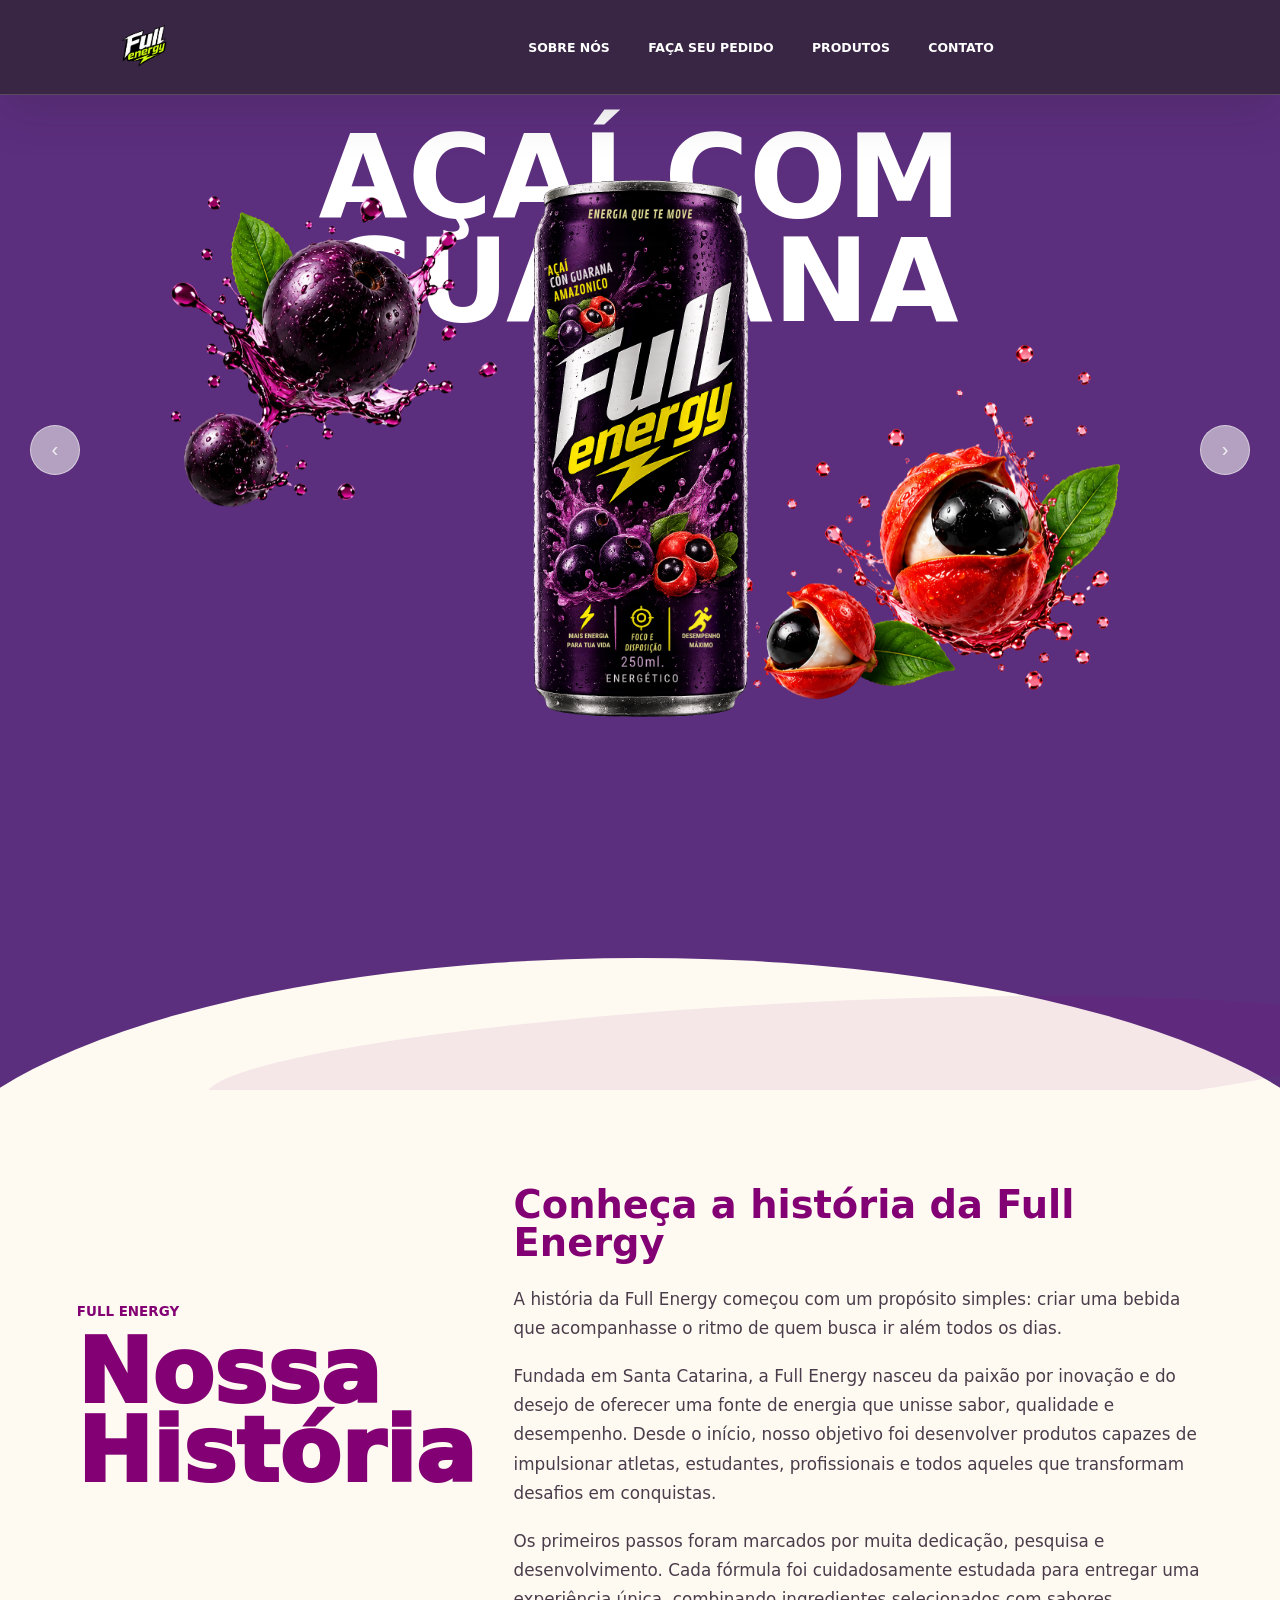
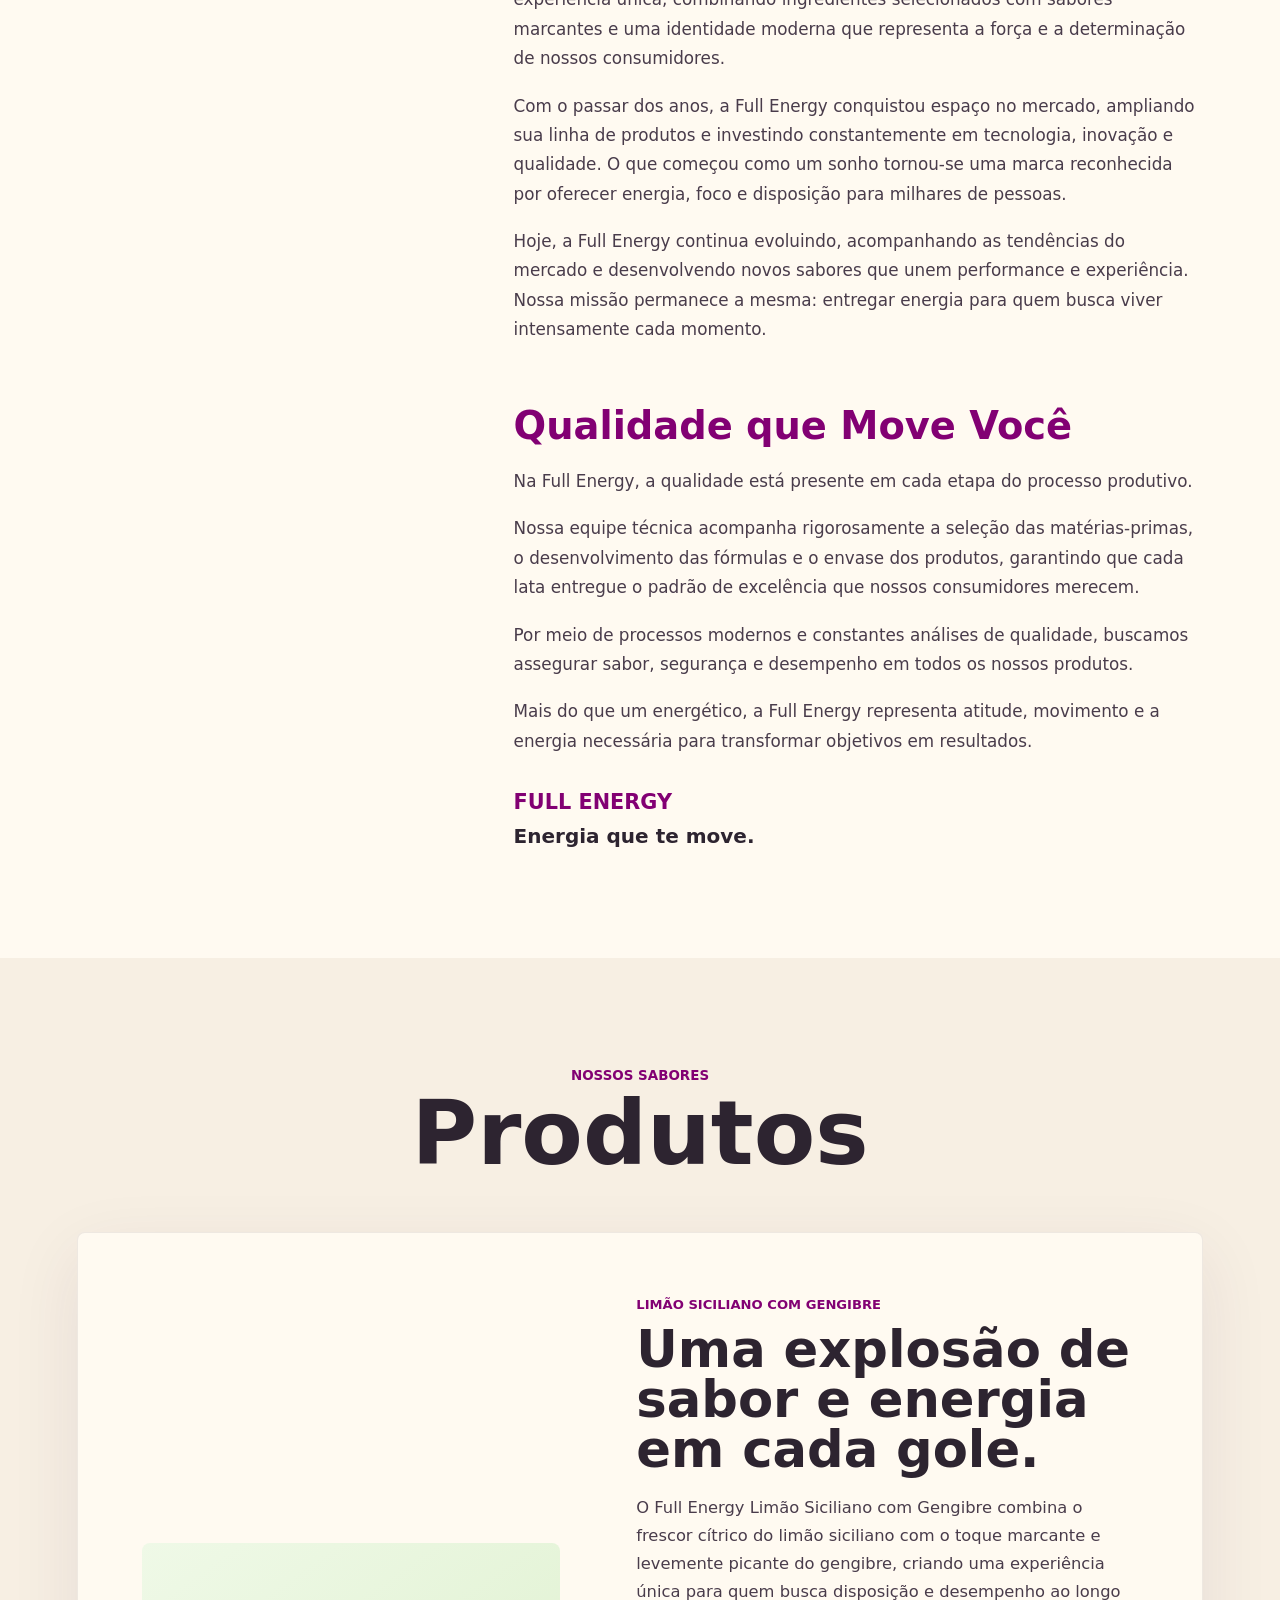
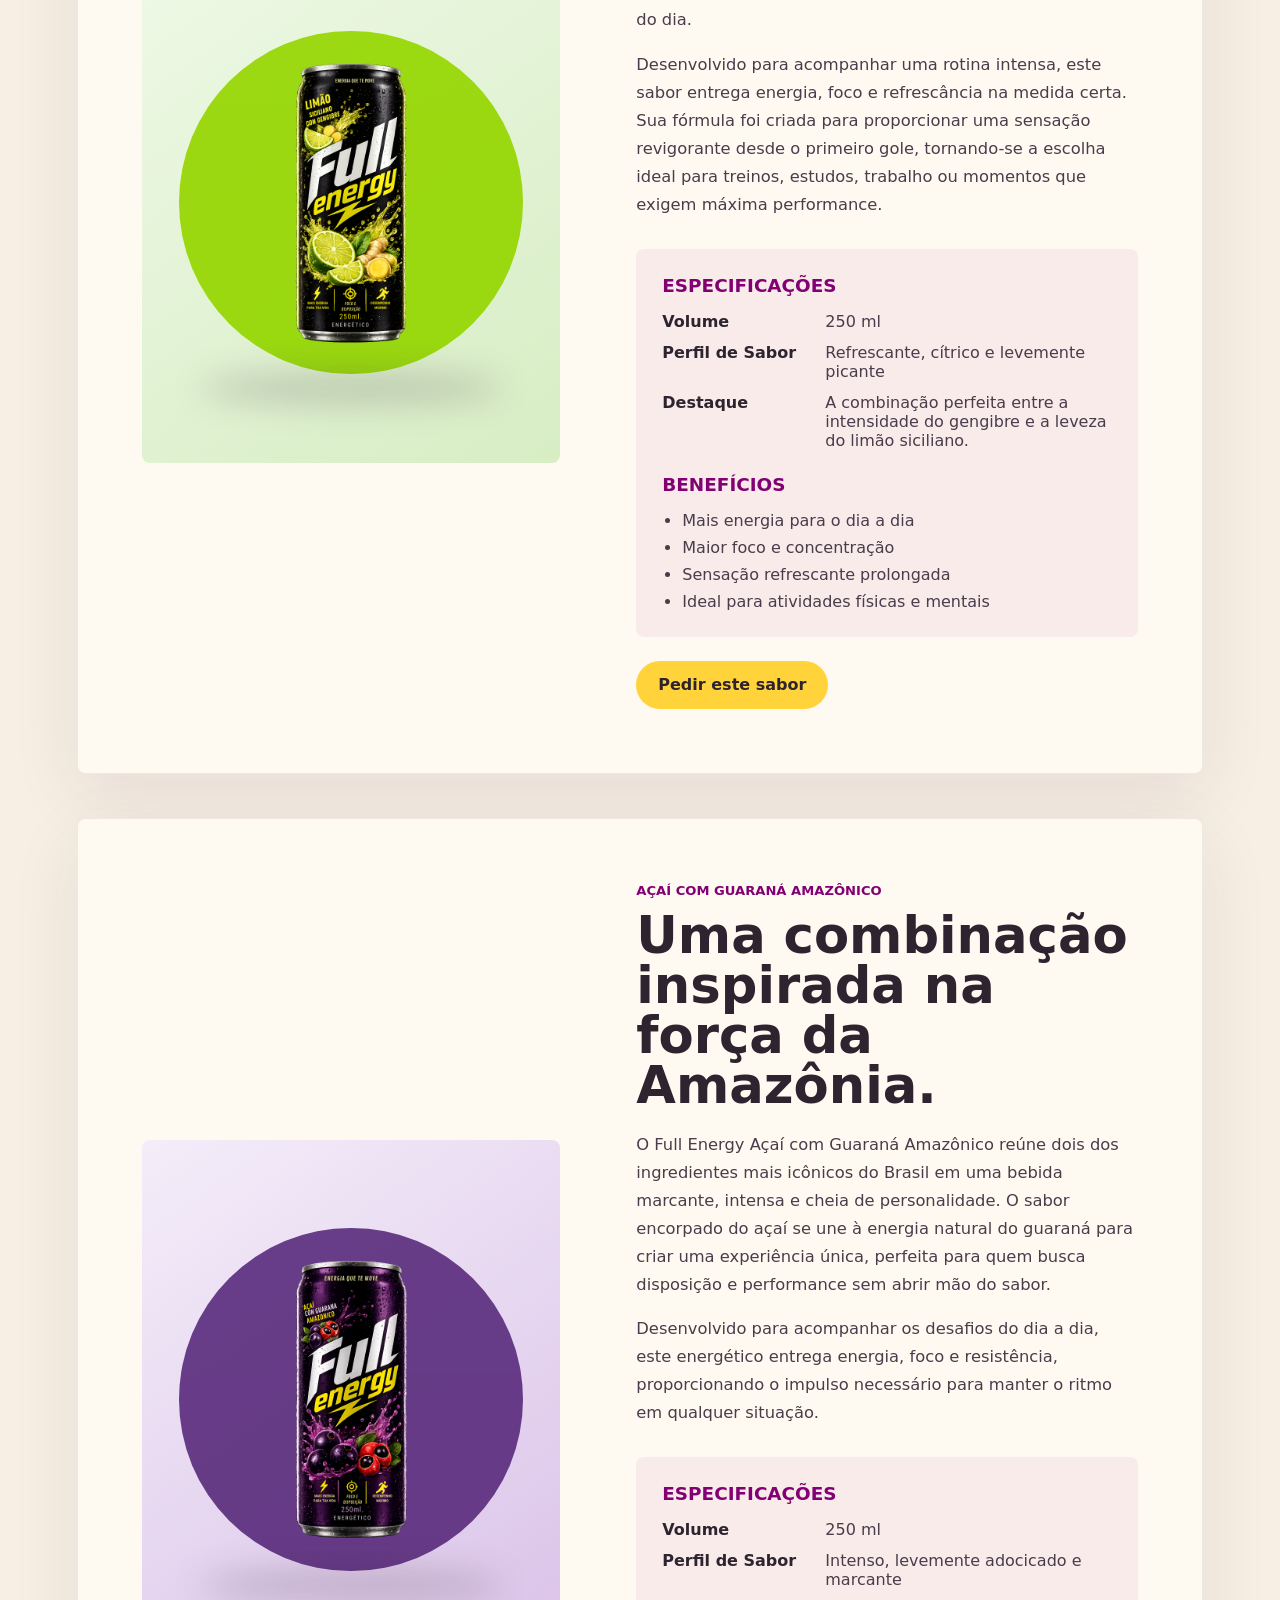
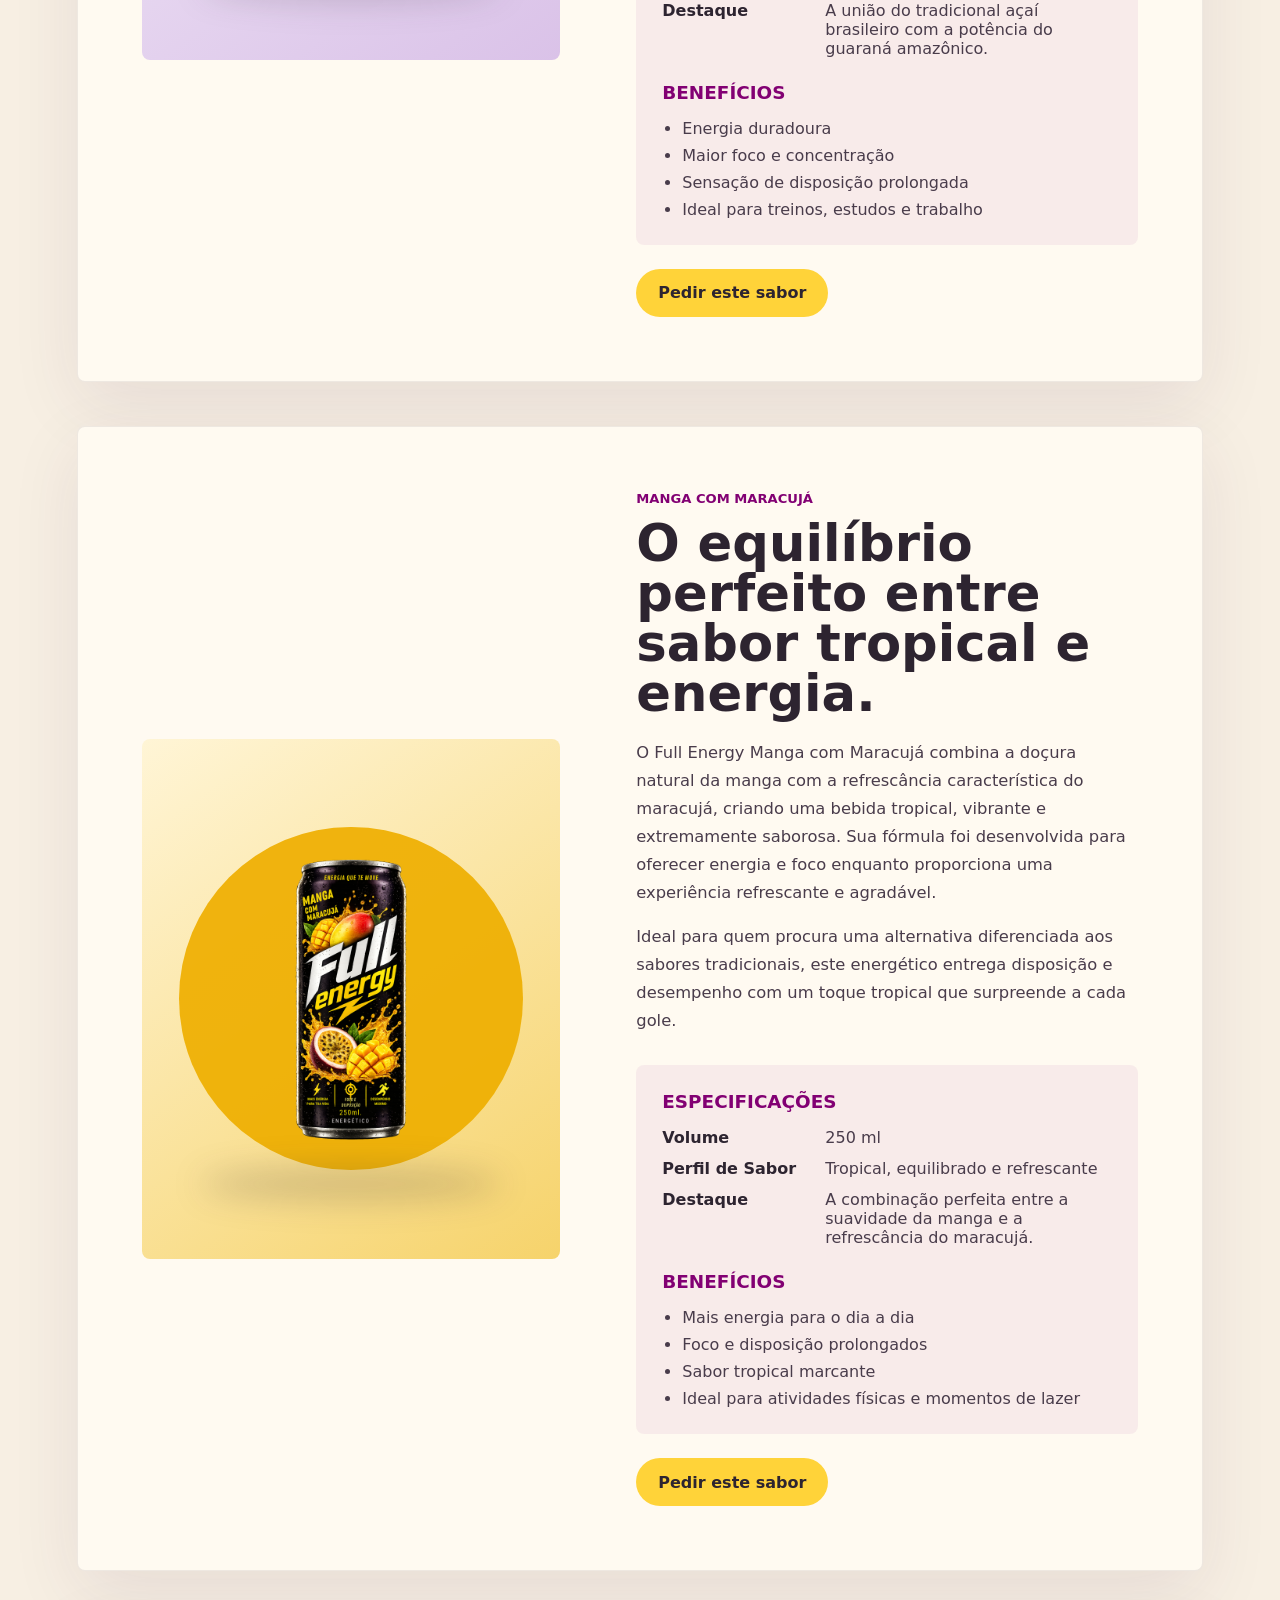
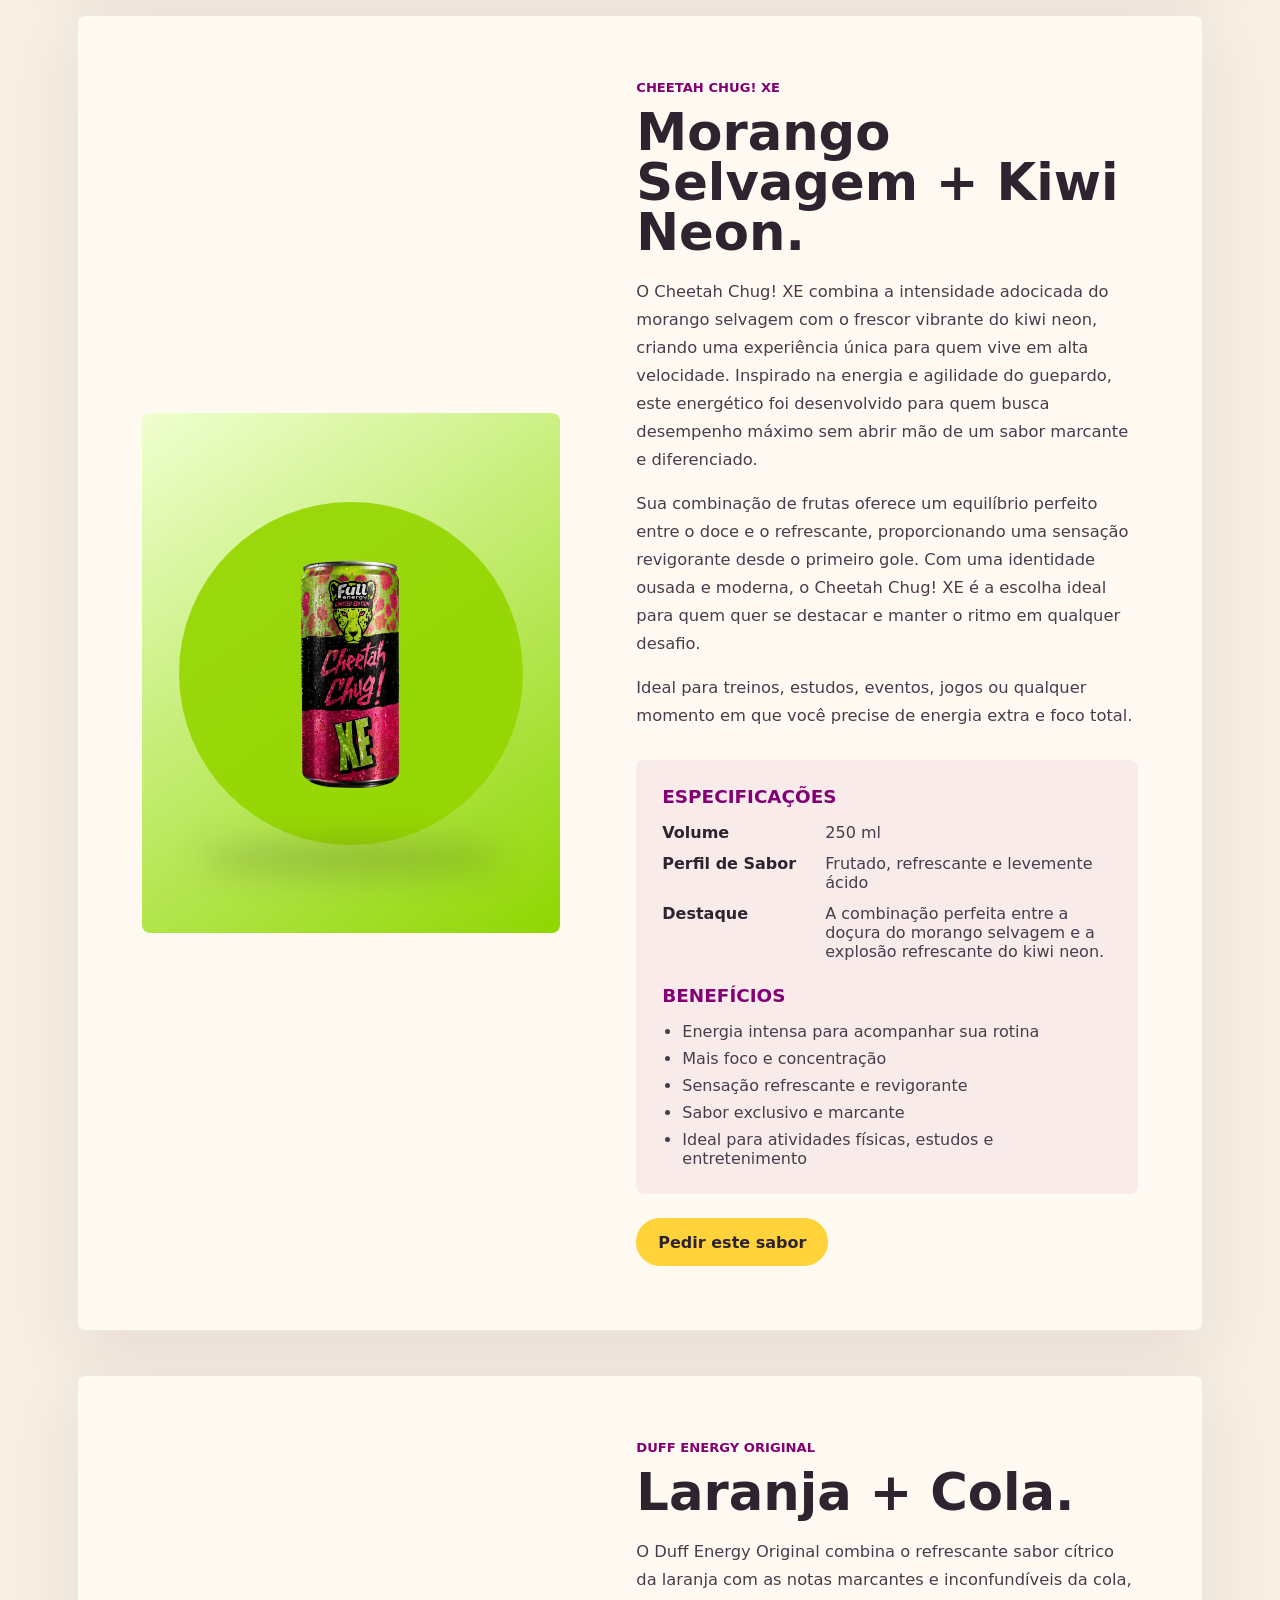
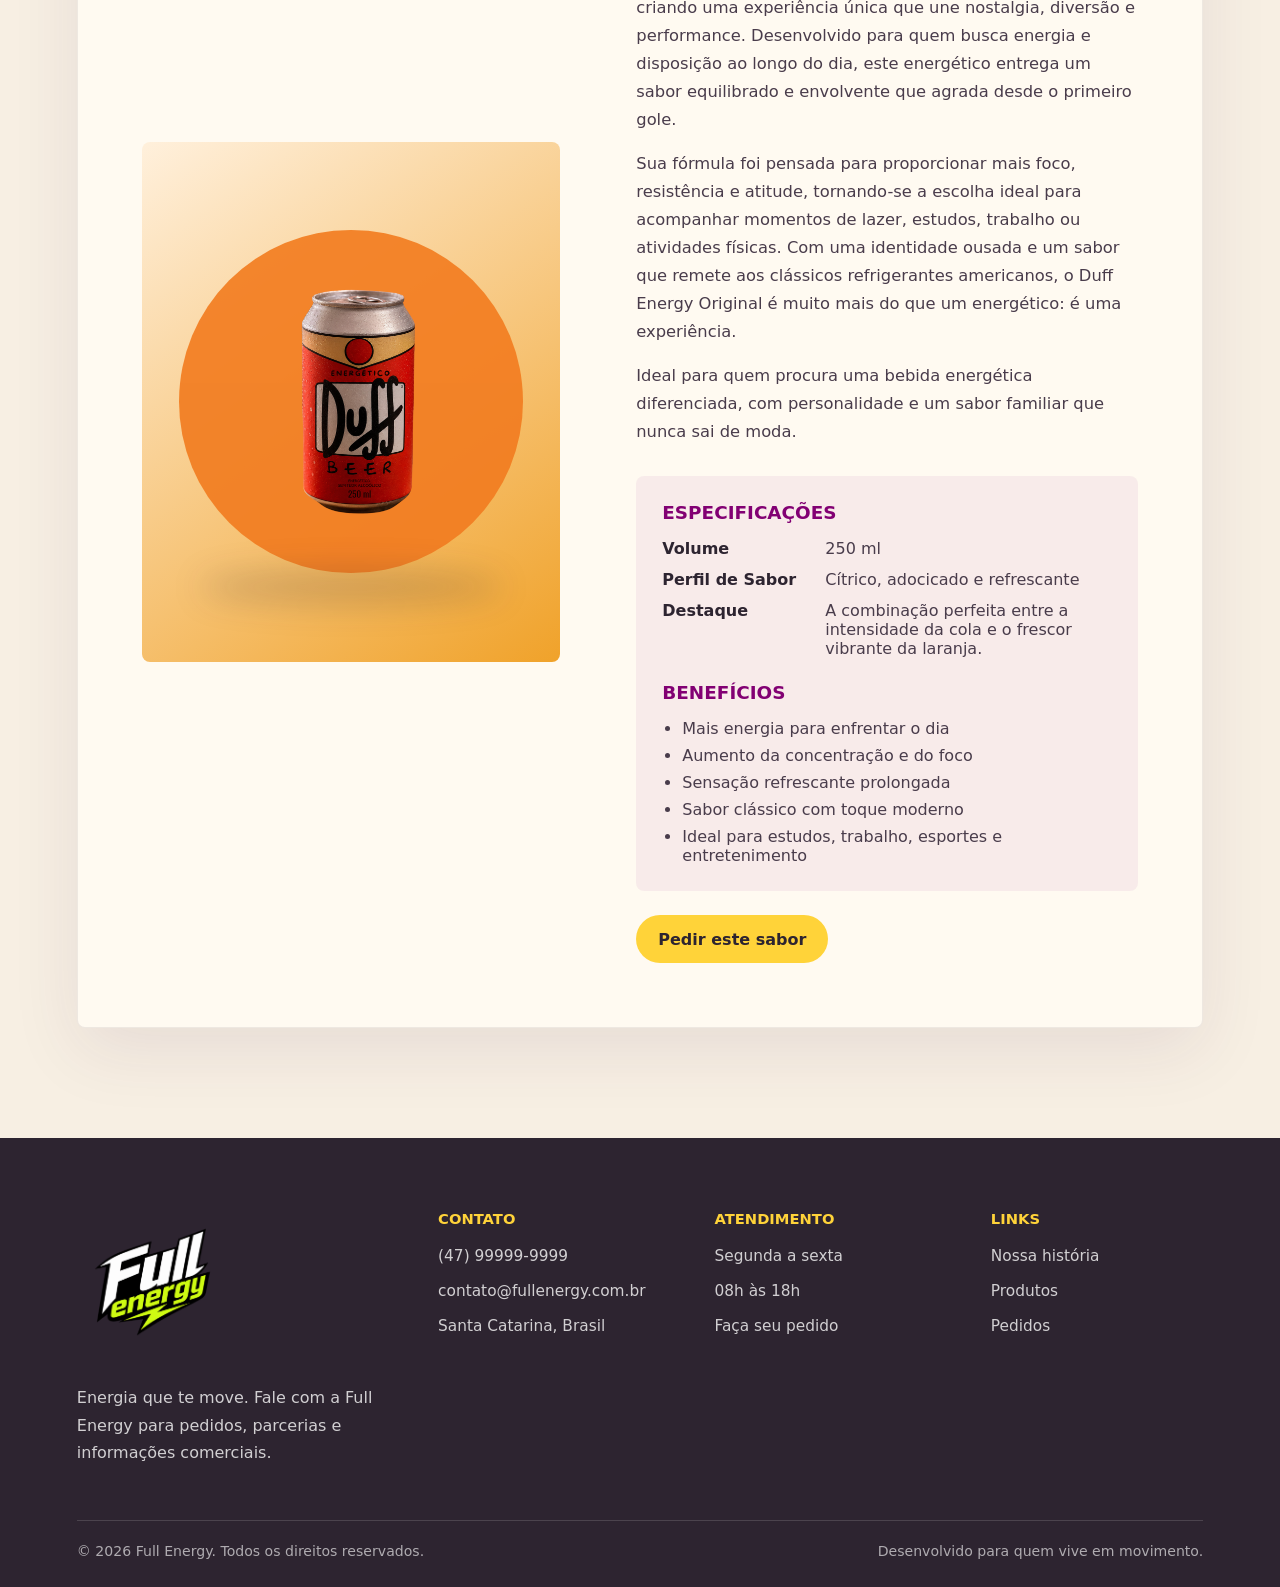
==== commit b1c36ab9: "Melhora pedidos, experiência mobile e animações" ====
--- a/index.html
+++ b/index.html
@@ -3,26 +3,18 @@
 <head>
 	<meta charset="UTF-8">
 	<meta name="viewport" content="width=device-width, initial-scale=1.0">
-	<meta name="description" content="Portfólio de Bruno Roberto Cataneo, desenvolvedor web com experiência em JavaScript, Python, WordPress e projetos acadêmicos.">
+	<meta name="description" content="Conheça os sabores da Full Energy e monte seu pedido.">
 	<meta name="author" content="Bruno Roberto Cataneo">
 
     <link rel="stylesheet" type="text/css" href="css/main.css">
     <link rel="icon" type="image/png" href="assets/img/Logo.png">
     <script src="js/script.js" defer></script>
-    <script src="js/loading.js" defer></script>
 
     <title>Full Energy</title>
 
 </head>
 
 <body>
-    <div class="page-loader" aria-hidden="true">
-        <div class="loader-content">
-            <img src="assets/img/Logo.png" alt="">
-            <span></span>
-            <p>Carregando pedido</p>
-        </div>
-    </div>
 
     <header class="site-header">
         <a href="index.html" class="logo" aria-label="Full Energy">
@@ -38,7 +30,7 @@
 
     </header>
 
-    <main>
+    <main class="product-carousel" aria-label="Sabores em destaque">
         <div class="item active" style="--background: #5C2E7E;">
             <div class="title">AÇAÍ COM GUARANA</div>
             <img src="assets/img/açai-background.png" alt="Açaí com Guarana Amazonico" class="fruit">
@@ -70,8 +62,9 @@
         </div>
 
         <div class="arrow">
-            <button id="prev"> < </button>
-            <button id="next"> > </button>
+            <button id="prev" type="button" aria-label="Sabor anterior">‹</button>
+            <button id="next" type="button" aria-label="Próximo sabor">›</button>
+            <span id="slide-status" class="visually-hidden" aria-live="polite"></span>
         </div>
 
     </main>
@@ -147,7 +140,7 @@
                         </ul>
                     </div>
 
-                    <strong>Full Energy. Energia que te move.</strong>
+                    <a class="product-order" href="pedido.html?sabor=limao#pedido">Pedir este sabor</a>
                 </div>
             </article>
 
@@ -181,7 +174,7 @@
                         </ul>
                     </div>
 
-                    <strong>Full Energy. Energia que te move.</strong>
+                    <a class="product-order" href="pedido.html?sabor=acai#pedido">Pedir este sabor</a>
                 </div>
             </article>
 
@@ -215,7 +208,7 @@
                         </ul>
                     </div>
 
-                    <strong>Full Energy. Energia que te move.</strong>
+                    <a class="product-order" href="pedido.html?sabor=manga#pedido">Pedir este sabor</a>
                 </div>
             </article>
 
@@ -251,7 +244,7 @@
                         </ul>
                     </div>
 
-                    <strong>Cheetah Chug! XE. Liberte sua velocidade.</strong>
+                    <a class="product-order" href="pedido.html?sabor=cheetah#pedido">Pedir este sabor</a>
                 </div>
             </article>
 
@@ -287,7 +280,7 @@
                         </ul>
                     </div>
 
-                    <strong>Duff Energy Original. O cl&aacute;ssico agora tem energia.</strong>
+                    <a class="product-order" href="pedido.html?sabor=duff#pedido">Pedir este sabor</a>
                 </div>
             </article>
         </div>
--- a/css/main.css
+++ b/css/main.css
@@ -70,100 +70,6 @@
     color: #ffd339;
 }
 
-.search {
-    display: flex;
-    align-items: center;
-    width: min(18vw, 230px);
-    min-width: 170px;
-    height: 42px;
-    padding: 0 8px 0 18px;
-    border: 1px solid rgba(255, 255, 255, .42);
-    border-radius: 999px;
-    background: rgba(255, 255, 255, .12);
-}
-
-.search input {
-    width: 100%;
-    min-width: 0;
-    border: 0;
-    outline: 0;
-    background: transparent;
-    color: #fff;
-    font: inherit;
-}
-
-.search input::placeholder {
-    color: rgba(255, 255, 255, .76);
-}
-
-.search button {
-    display: grid;
-    place-items: center;
-    width: 32px;
-    height: 32px;
-    border: 0;
-    border-radius: 50%;
-    background: transparent;
-    color: #fff;
-    font-size: 1.5rem;
-    line-height: 1;
-    cursor: pointer;
-}
-
-.page-loader {
-    position: fixed;
-    inset: 0;
-    z-index: 100;
-    display: grid;
-    place-items: center;
-    background: #5C2E7E;
-    opacity: 0;
-    visibility: hidden;
-    pointer-events: none;
-    transition: opacity .28s ease, visibility .28s ease;
-}
-
-.page-loader.is-visible {
-    opacity: 1;
-    visibility: visible;
-    pointer-events: auto;
-}
-
-.page-loader.is-hidden {
-    display: none;
-}
-
-.loader-content {
-    display: grid;
-    place-items: center;
-    gap: 22px;
-    color: #fff;
-    font-family: system-ui, -apple-system, BlinkMacSystemFont, "Segoe UI", Roboto, Helvetica, Arial, sans-serif;
-}
-
-.loader-content img {
-    width: 132px;
-    height: auto;
-    animation: loaderPulse 1s ease-in-out infinite;
-}
-
-.loader-content span {
-    width: 54px;
-    height: 54px;
-    border: 5px solid rgba(255, 255, 255, .24);
-    border-top-color: #ffd339;
-    border-radius: 50%;
-    animation: loaderSpin .8s linear infinite;
-}
-
-.loader-content p {
-    margin: 0;
-    color: rgba(255, 255, 255, .9);
-    font-size: .82rem;
-    font-weight: 900;
-    text-transform: uppercase;
-}
-
 .item {
     display: none;
     position: relative;
@@ -911,7 +817,7 @@
 
     .main-nav {
         order: 3;
-        width: 100%;
+        flex-basis: 100%;
         justify-content: flex-start;
         gap: 18px;
         overflow-x: auto;
@@ -922,13 +828,9 @@
         font-size: .7rem;
     }
 
-    .search {
-        width: 150px;
-        min-width: 150px;
-    }
-
     .item .title {
-        top: 150px;
+        top: 145px;
+        font-size: clamp(2rem, 9vw, 4.5rem);
     }
 
     .item .fruit {
@@ -1008,7 +910,7 @@
     }
 
     .product-image {
-        min-height: 390px;
+        min-height: 265px;
     }
 
     .product-image img {
@@ -1090,38 +992,129 @@
     }
 }
 
-@keyframes toActive {
+.visually-hidden {
+    position: absolute;
+    width: 1px;
+    height: 1px;
+    overflow: hidden;
+    clip-path: inset(50%);
+}
+
+.item.active .title {
+    animation: slide-in .42s ease-out both;
+}
+
+.item.active .fruit {
+    animation: slide-in .55s ease-out both;
+}
+
+.item.active .energy-drink {
+    animation: slide-in .58s cubic-bezier(.19, 1, .22, 1) .045s both;
+}
+
+@keyframes slide-in {
     from {
-        top: 100%;
+        translate: var(--slide-offset, 28px) 14px;
         opacity: 0;
     }
 }
 
-@keyframes loaderSpin {
-    to {
-        transform: rotate(360deg);
-    }
-}
-
-@keyframes loaderPulse {
-    0%,
-    100% {
-        transform: scale(1);
-    }
-
-    50% {
-        transform: scale(1.08);
-    }
-}
-
-.item.active img.fruit{
-    animation: toActive 0.5s ease-out 1;
-}
-
-.item.active .title {
-    animation: toActive 0.5s ease-out 1;
-}
-
-/* .item.active img.energy-drink {
-    animation: toActive 0.5s ease-out 1;
-} */
+.product-order {
+    display: inline-flex;
+    align-items: center;
+    justify-content: center;
+    box-sizing: border-box;
+    min-height: 48px;
+    padding: 10px 22px;
+    border-radius: 999px;
+    background: #ffd339;
+    color: #2d2430;
+    font-weight: 800;
+    text-decoration: none;
+    transition: translate .2s ease, background-color .2s ease;
+}
+
+.product-order:hover {
+    translate: 0 -3px;
+    background: #ffe279;
+}
+
+.product-order:focus-visible,
+#prev:focus-visible,
+#next:focus-visible {
+    outline: 3px solid #fff;
+    outline-offset: 4px;
+    box-shadow: 0 0 0 7px #2d2430;
+}
+
+#pedido {
+    scroll-margin-top: 145px;
+}
+
+.order-preview {
+    padding: 16px;
+    border: 1px solid currentColor;
+    border-radius: 16px;
+    animation: slide-in .3s ease-out both;
+}
+
+#order-message {
+    white-space: pre-wrap;
+    overflow-wrap: anywhere;
+    font: inherit;
+}
+
+#order-error {
+    color: #d5284f;
+    font-weight: 700;
+}
+
+@media (max-width: 768px) {
+    .item {
+        min-height: max(590px, 100svh);
+    }
+
+    .item .fruit,
+    .item .energy-drink {
+        top: 58%;
+    }
+
+    .item .energy-drink-wide {
+        width: 112vw;
+        min-width: 0;
+    }
+
+    #prev, #next {
+        top: auto;
+        bottom: 22px;
+        transform: none;
+        background: #2d2430;
+    }
+
+    #prev {
+        left: calc(50% - 60px);
+    }
+
+    #next {
+        right: calc(50% - 60px);
+    }
+
+    .product-order {
+        width: 100%;
+    }
+}
+
+@media (prefers-reduced-motion: reduce) {
+    html, body {
+        scroll-behavior: auto;
+    }
+
+    *, *::before, *::after {
+        animation-duration: .01ms !important;
+        transition-duration: .01ms !important;
+    }
+
+    .product-order:hover {
+        translate: none;
+    }
+}
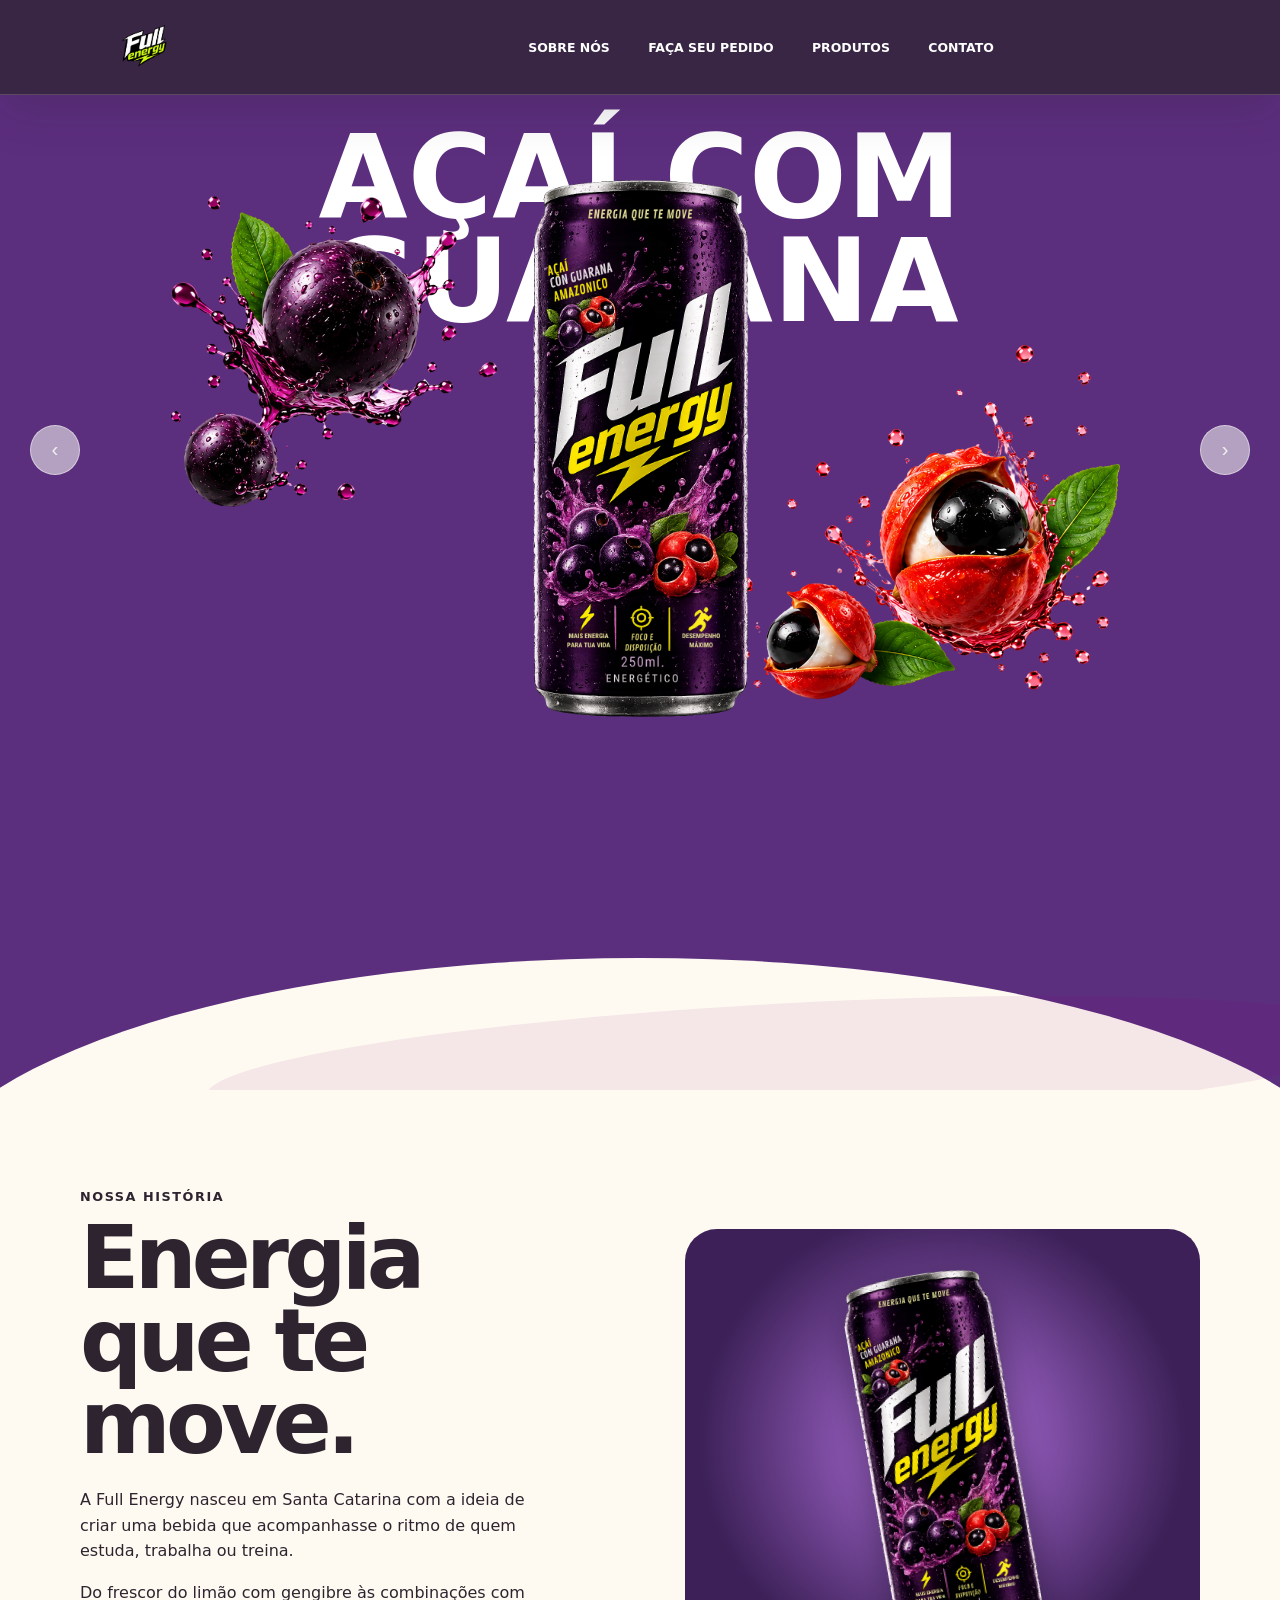
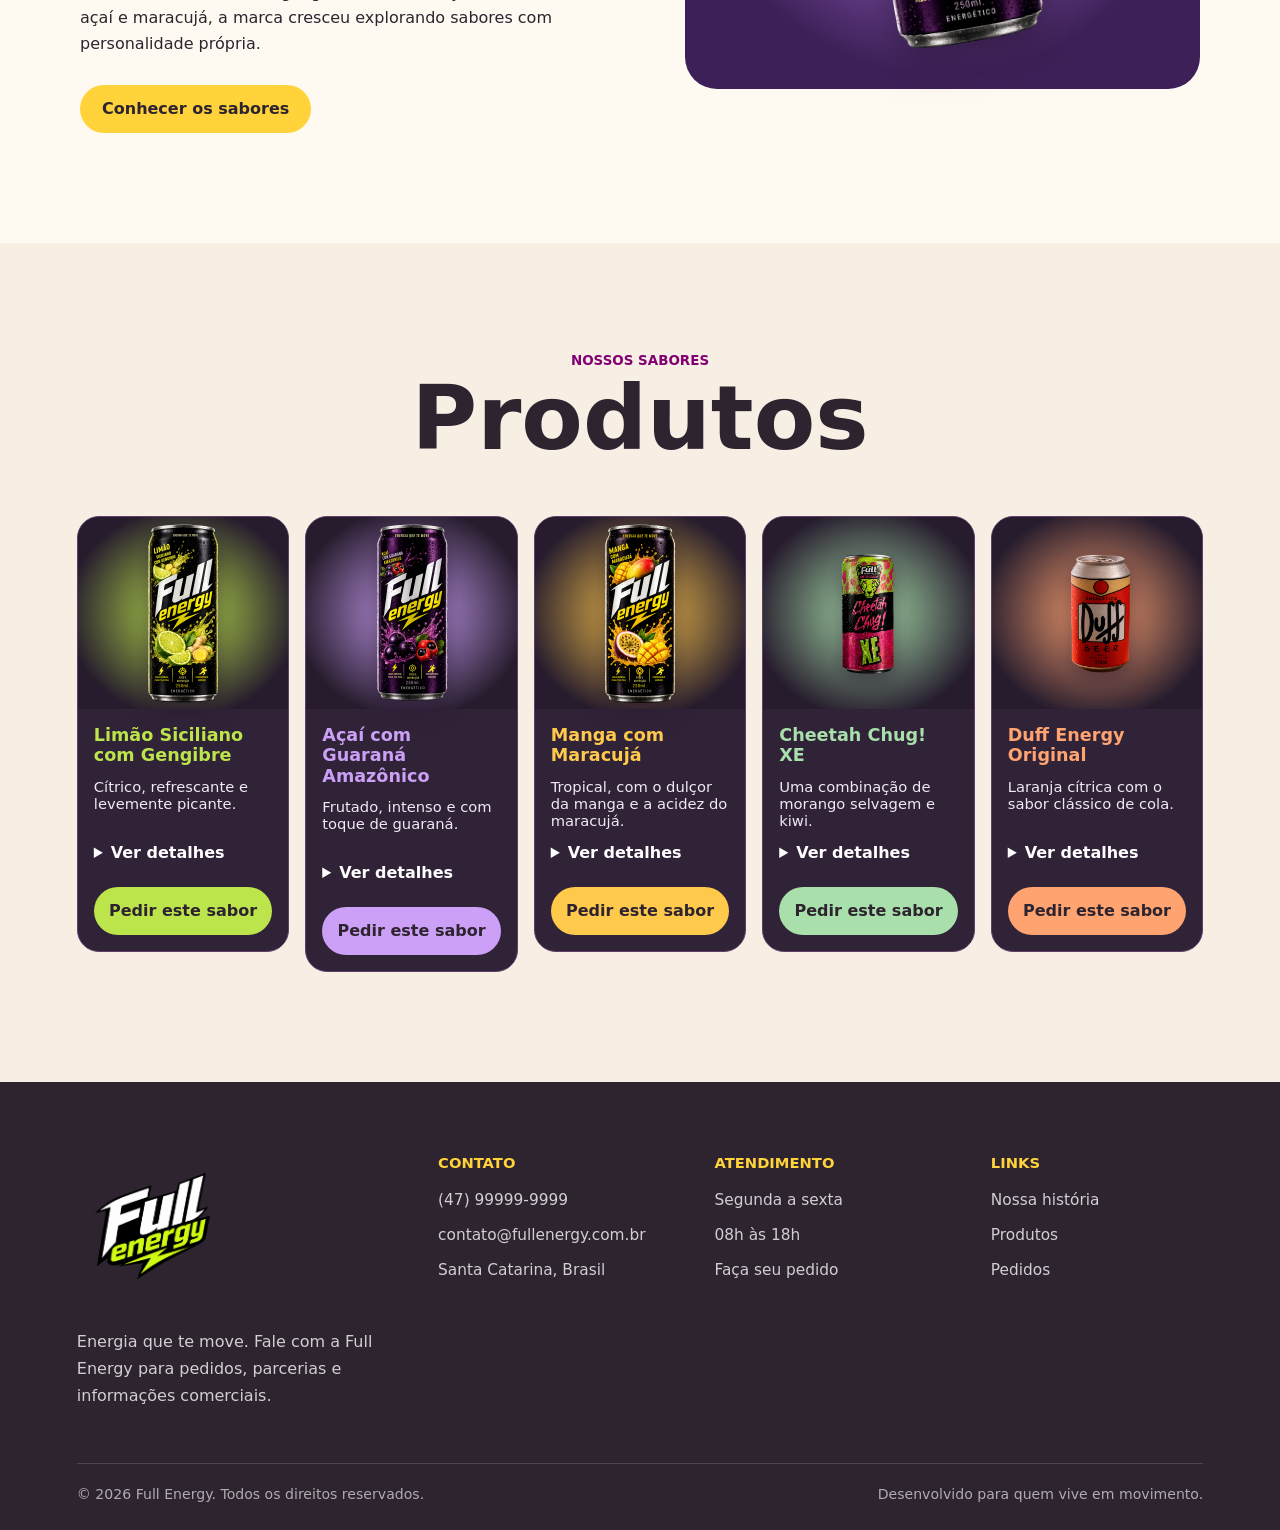
==== commit 9793e59a: "Moderniza catálogo, história e fluxo de pedidos" ====
--- a/index.html
+++ b/index.html
@@ -12,6 +12,8 @@
 
     <title>Full Energy</title>
 
+    <link rel="stylesheet" href="css/sections.css">
+    <script src="js/sections.js" defer></script>
 </head>
 
 <body>
@@ -74,31 +76,16 @@
     </div>
 
     <section class="history-section" id="nossa-historia">
-        <div class="history-inner">
-            <div class="history-heading">
-                <span>Full Energy</span>
-                <h1>Nossa Hist&oacute;ria</h1>
-            </div>
-
-            <div class="history-content">
-                <article>
-                    <h2>Conhe&ccedil;a a hist&oacute;ria da Full Energy</h2>
-                    <p>A hist&oacute;ria da Full Energy come&ccedil;ou com um prop&oacute;sito simples: criar uma bebida que acompanhasse o ritmo de quem busca ir al&eacute;m todos os dias.</p>
-                    <p>Fundada em Santa Catarina, a Full Energy nasceu da paix&atilde;o por inova&ccedil;&atilde;o e do desejo de oferecer uma fonte de energia que unisse sabor, qualidade e desempenho. Desde o in&iacute;cio, nosso objetivo foi desenvolver produtos capazes de impulsionar atletas, estudantes, profissionais e todos aqueles que transformam desafios em conquistas.</p>
-                    <p>Os primeiros passos foram marcados por muita dedica&ccedil;&atilde;o, pesquisa e desenvolvimento. Cada f&oacute;rmula foi cuidadosamente estudada para entregar uma experi&ecirc;ncia &uacute;nica, combinando ingredientes selecionados com sabores marcantes e uma identidade moderna que representa a for&ccedil;a e a determina&ccedil;&atilde;o de nossos consumidores.</p>
-                    <p>Com o passar dos anos, a Full Energy conquistou espa&ccedil;o no mercado, ampliando sua linha de produtos e investindo constantemente em tecnologia, inova&ccedil;&atilde;o e qualidade. O que come&ccedil;ou como um sonho tornou-se uma marca reconhecida por oferecer energia, foco e disposi&ccedil;&atilde;o para milhares de pessoas.</p>
-                    <p>Hoje, a Full Energy continua evoluindo, acompanhando as tend&ecirc;ncias do mercado e desenvolvendo novos sabores que unem performance e experi&ecirc;ncia. Nossa miss&atilde;o permanece a mesma: entregar energia para quem busca viver intensamente cada momento.</p>
-                </article>
-
-                <article>
-                    <h2>Qualidade que Move Voc&ecirc;</h2>
-                    <p>Na Full Energy, a qualidade est&aacute; presente em cada etapa do processo produtivo.</p>
-                    <p>Nossa equipe t&eacute;cnica acompanha rigorosamente a sele&ccedil;&atilde;o das mat&eacute;rias-primas, o desenvolvimento das f&oacute;rmulas e o envase dos produtos, garantindo que cada lata entregue o padr&atilde;o de excel&ecirc;ncia que nossos consumidores merecem.</p>
-                    <p>Por meio de processos modernos e constantes an&aacute;lises de qualidade, buscamos assegurar sabor, seguran&ccedil;a e desempenho em todos os nossos produtos.</p>
-                    <p>Mais do que um energ&eacute;tico, a Full Energy representa atitude, movimento e a energia necess&aacute;ria para transformar objetivos em resultados.</p>
-                    <h3>Full Energy</h3>
-                    <strong>Energia que te move.</strong>
-                </article>
+        <div class="story-layout" data-reveal>
+            <div class="story-copy">
+                <span class="section-label">Nossa história</span>
+                <h1>Energia que te move.</h1>
+                <p>A Full Energy nasceu em Santa Catarina com a ideia de criar uma bebida que acompanhasse o ritmo de quem estuda, trabalha ou treina.</p>
+                <p>Do frescor do limão com gengibre às combinações com açaí e maracujá, a marca cresceu explorando sabores com personalidade própria.</p>
+                <a class="product-order" href="#produtos">Conhecer os sabores</a>
+            </div>
+            <div class="story-image">
+                <img src="assets/img/ACAI-COM-GUARANA.png" alt="Lata de açaí com guaraná da Full Energy" loading="lazy">
             </div>
         </div>
     </section>
@@ -110,179 +97,92 @@
                 <h1>Produtos</h1>
             </div>
 
-            <article class="product-showcase product-lime">
-                <div class="product-image">
-                    <img src="assets/img/LIMAO-COM-GENGIBRE.png" alt="Full Energy Lim&atilde;o Siciliano com Gengibre">
-                </div>
-
-                <div class="product-info">
-                    <span class="product-kicker">Lim&atilde;o Siciliano com Gengibre</span>
-                    <h2>Uma explos&atilde;o de sabor e energia em cada gole.</h2>
-                    <p>O Full Energy Lim&atilde;o Siciliano com Gengibre combina o frescor c&iacute;trico do lim&atilde;o siciliano com o toque marcante e levemente picante do gengibre, criando uma experi&ecirc;ncia &uacute;nica para quem busca disposi&ccedil;&atilde;o e desempenho ao longo do dia.</p>
-                    <p>Desenvolvido para acompanhar uma rotina intensa, este sabor entrega energia, foco e refresc&acirc;ncia na medida certa. Sua f&oacute;rmula foi criada para proporcionar uma sensa&ccedil;&atilde;o revigorante desde o primeiro gole, tornando-se a escolha ideal para treinos, estudos, trabalho ou momentos que exigem m&aacute;xima performance.</p>
-
-                    <div class="specs">
-                        <h3>Especifica&ccedil;&otilde;es</h3>
-                        <dl>
+            <div class="flavor-grid">
+                <article class="flavor-card flavor-limao" data-reveal>
+                    <div class="flavor-art"><img src="assets/img/LIMAO-COM-GENGIBRE.png" alt="" loading="lazy"></div>
+                    <div class="flavor-body">
+                        <h2>Lim&atilde;o Siciliano com Gengibre</h2>
+                        <p>Cítrico, refrescante e levemente picante.</p>
+                        <details><summary>Ver detalhes</summary><dl>
                             <dt>Volume</dt>
                             <dd>250 ml</dd>
                             <dt>Perfil de Sabor</dt>
                             <dd>Refrescante, c&iacute;trico e levemente picante</dd>
                             <dt>Destaque</dt>
                             <dd>A combina&ccedil;&atilde;o perfeita entre a intensidade do gengibre e a leveza do lim&atilde;o siciliano.</dd>
-                        </dl>
-                        <h4>Benef&iacute;cios</h4>
-                        <ul>
-                            <li>Mais energia para o dia a dia</li>
-                            <li>Maior foco e concentra&ccedil;&atilde;o</li>
-                            <li>Sensa&ccedil;&atilde;o refrescante prolongada</li>
-                            <li>Ideal para atividades f&iacute;sicas e mentais</li>
-                        </ul>
-                    </div>
-
-                    <a class="product-order" href="pedido.html?sabor=limao#pedido">Pedir este sabor</a>
-                </div>
-            </article>
-
-            <article class="product-showcase product-acai">
-                <div class="product-image">
-                    <img src="assets/img/ACAI-COM-GUARANA.png" alt="Full Energy A&ccedil;a&iacute; com Guaran&aacute; Amaz&ocirc;nico">
-                </div>
-
-                <div class="product-info">
-                    <span class="product-kicker">A&ccedil;a&iacute; com Guaran&aacute; Amaz&ocirc;nico</span>
-                    <h2>Uma combina&ccedil;&atilde;o inspirada na for&ccedil;a da Amaz&ocirc;nia.</h2>
-                    <p>O Full Energy A&ccedil;a&iacute; com Guaran&aacute; Amaz&ocirc;nico re&uacute;ne dois dos ingredientes mais ic&ocirc;nicos do Brasil em uma bebida marcante, intensa e cheia de personalidade. O sabor encorpado do a&ccedil;a&iacute; se une &agrave; energia natural do guaran&aacute; para criar uma experi&ecirc;ncia &uacute;nica, perfeita para quem busca disposi&ccedil;&atilde;o e performance sem abrir m&atilde;o do sabor.</p>
-                    <p>Desenvolvido para acompanhar os desafios do dia a dia, este energ&eacute;tico entrega energia, foco e resist&ecirc;ncia, proporcionando o impulso necess&aacute;rio para manter o ritmo em qualquer situa&ccedil;&atilde;o.</p>
-
-                    <div class="specs">
-                        <h3>Especifica&ccedil;&otilde;es</h3>
-                        <dl>
+                        </dl></details>
+                        <a class="product-order" href="pedido.html?sabor=limao#pedido" aria-label="Pedir Lim&atilde;o Siciliano com Gengibre">Pedir este sabor</a>
+                    </div>
+                </article>
+
+                <article class="flavor-card flavor-acai" data-reveal>
+                    <div class="flavor-art"><img src="assets/img/ACAI-COM-GUARANA.png" alt="" loading="lazy"></div>
+                    <div class="flavor-body">
+                        <h2>A&ccedil;a&iacute; com Guaran&aacute; Amaz&ocirc;nico</h2>
+                        <p>Frutado, intenso e com toque de guaraná.</p>
+                        <details><summary>Ver detalhes</summary><dl>
                             <dt>Volume</dt>
                             <dd>250 ml</dd>
                             <dt>Perfil de Sabor</dt>
                             <dd>Intenso, levemente adocicado e marcante</dd>
                             <dt>Destaque</dt>
                             <dd>A uni&atilde;o do tradicional a&ccedil;a&iacute; brasileiro com a pot&ecirc;ncia do guaran&aacute; amaz&ocirc;nico.</dd>
-                        </dl>
-                        <h4>Benef&iacute;cios</h4>
-                        <ul>
-                            <li>Energia duradoura</li>
-                            <li>Maior foco e concentra&ccedil;&atilde;o</li>
-                            <li>Sensa&ccedil;&atilde;o de disposi&ccedil;&atilde;o prolongada</li>
-                            <li>Ideal para treinos, estudos e trabalho</li>
-                        </ul>
-                    </div>
-
-                    <a class="product-order" href="pedido.html?sabor=acai#pedido">Pedir este sabor</a>
-                </div>
-            </article>
-
-            <article class="product-showcase product-mango">
-                <div class="product-image">
-                    <img src="assets/img/MANGA-COM-MARACUJA.png" alt="Full Energy Manga com Maracuj&aacute;">
-                </div>
-
-                <div class="product-info">
-                    <span class="product-kicker">Manga com Maracuj&aacute;</span>
-                    <h2>O equil&iacute;brio perfeito entre sabor tropical e energia.</h2>
-                    <p>O Full Energy Manga com Maracuj&aacute; combina a do&ccedil;ura natural da manga com a refresc&acirc;ncia caracter&iacute;stica do maracuj&aacute;, criando uma bebida tropical, vibrante e extremamente saborosa. Sua f&oacute;rmula foi desenvolvida para oferecer energia e foco enquanto proporciona uma experi&ecirc;ncia refrescante e agrad&aacute;vel.</p>
-                    <p>Ideal para quem procura uma alternativa diferenciada aos sabores tradicionais, este energ&eacute;tico entrega disposi&ccedil;&atilde;o e desempenho com um toque tropical que surpreende a cada gole.</p>
-
-                    <div class="specs">
-                        <h3>Especifica&ccedil;&otilde;es</h3>
-                        <dl>
+                        </dl></details>
+                        <a class="product-order" href="pedido.html?sabor=acai#pedido" aria-label="Pedir A&ccedil;a&iacute; com Guaran&aacute; Amaz&ocirc;nico">Pedir este sabor</a>
+                    </div>
+                </article>
+
+                <article class="flavor-card flavor-manga" data-reveal>
+                    <div class="flavor-art"><img src="assets/img/MANGA-COM-MARACUJA.png" alt="" loading="lazy"></div>
+                    <div class="flavor-body">
+                        <h2>Manga com Maracuj&aacute;</h2>
+                        <p>Tropical, com o dulçor da manga e a acidez do maracujá.</p>
+                        <details><summary>Ver detalhes</summary><dl>
                             <dt>Volume</dt>
                             <dd>250 ml</dd>
                             <dt>Perfil de Sabor</dt>
                             <dd>Tropical, equilibrado e refrescante</dd>
                             <dt>Destaque</dt>
                             <dd>A combina&ccedil;&atilde;o perfeita entre a suavidade da manga e a refresc&acirc;ncia do maracuj&aacute;.</dd>
-                        </dl>
-                        <h4>Benef&iacute;cios</h4>
-                        <ul>
-                            <li>Mais energia para o dia a dia</li>
-                            <li>Foco e disposi&ccedil;&atilde;o prolongados</li>
-                            <li>Sabor tropical marcante</li>
-                            <li>Ideal para atividades f&iacute;sicas e momentos de lazer</li>
-                        </ul>
-                    </div>
-
-                    <a class="product-order" href="pedido.html?sabor=manga#pedido">Pedir este sabor</a>
-                </div>
-            </article>
-
-            <article class="product-showcase product-cheetah">
-                <div class="product-image">
-                    <img src="assets/img/Cheetah-Chug!-XE.png" alt="Cheetah Chug! XE Morango Selvagem com Kiwi Neon">
-                </div>
-
-                <div class="product-info">
-                    <span class="product-kicker">Cheetah Chug! XE</span>
-                    <h2>Morango Selvagem + Kiwi Neon.</h2>
-                    <p>O Cheetah Chug! XE combina a intensidade adocicada do morango selvagem com o frescor vibrante do kiwi neon, criando uma experi&ecirc;ncia &uacute;nica para quem vive em alta velocidade. Inspirado na energia e agilidade do guepardo, este energ&eacute;tico foi desenvolvido para quem busca desempenho m&aacute;ximo sem abrir m&atilde;o de um sabor marcante e diferenciado.</p>
-                    <p>Sua combina&ccedil;&atilde;o de frutas oferece um equil&iacute;brio perfeito entre o doce e o refrescante, proporcionando uma sensa&ccedil;&atilde;o revigorante desde o primeiro gole. Com uma identidade ousada e moderna, o Cheetah Chug! XE &eacute; a escolha ideal para quem quer se destacar e manter o ritmo em qualquer desafio.</p>
-                    <p>Ideal para treinos, estudos, eventos, jogos ou qualquer momento em que voc&ecirc; precise de energia extra e foco total.</p>
-
-                    <div class="specs">
-                        <h3>Especifica&ccedil;&otilde;es</h3>
-                        <dl>
+                        </dl></details>
+                        <a class="product-order" href="pedido.html?sabor=manga#pedido" aria-label="Pedir Manga com Maracuj&aacute;">Pedir este sabor</a>
+                    </div>
+                </article>
+
+                <article class="flavor-card flavor-cheetah" data-reveal>
+                    <div class="flavor-art"><img src="assets/img/Cheetah-Chug!-XE.png" alt="" loading="lazy"></div>
+                    <div class="flavor-body">
+                        <h2>Cheetah Chug! XE</h2>
+                        <p>Uma combinação de morango selvagem e kiwi.</p>
+                        <details><summary>Ver detalhes</summary><dl>
                             <dt>Volume</dt>
                             <dd>250 ml</dd>
                             <dt>Perfil de Sabor</dt>
                             <dd>Frutado, refrescante e levemente &aacute;cido</dd>
                             <dt>Destaque</dt>
                             <dd>A combina&ccedil;&atilde;o perfeita entre a do&ccedil;ura do morango selvagem e a explos&atilde;o refrescante do kiwi neon.</dd>
-                        </dl>
-                        <h4>Benef&iacute;cios</h4>
-                        <ul>
-                            <li>Energia intensa para acompanhar sua rotina</li>
-                            <li>Mais foco e concentra&ccedil;&atilde;o</li>
-                            <li>Sensa&ccedil;&atilde;o refrescante e revigorante</li>
-                            <li>Sabor exclusivo e marcante</li>
-                            <li>Ideal para atividades f&iacute;sicas, estudos e entretenimento</li>
-                        </ul>
-                    </div>
-
-                    <a class="product-order" href="pedido.html?sabor=cheetah#pedido">Pedir este sabor</a>
-                </div>
-            </article>
-
-            <article class="product-showcase product-duff">
-                <div class="product-image">
-                    <img src="assets/img/duff.png" alt="Duff Energy Original Laranja com Cola">
-                </div>
-
-                <div class="product-info">
-                    <span class="product-kicker">Duff Energy Original</span>
-                    <h2>Laranja + Cola.</h2>
-                    <p>O Duff Energy Original combina o refrescante sabor c&iacute;trico da laranja com as notas marcantes e inconfund&iacute;veis da cola, criando uma experi&ecirc;ncia &uacute;nica que une nostalgia, divers&atilde;o e performance. Desenvolvido para quem busca energia e disposi&ccedil;&atilde;o ao longo do dia, este energ&eacute;tico entrega um sabor equilibrado e envolvente que agrada desde o primeiro gole.</p>
-                    <p>Sua f&oacute;rmula foi pensada para proporcionar mais foco, resist&ecirc;ncia e atitude, tornando-se a escolha ideal para acompanhar momentos de lazer, estudos, trabalho ou atividades f&iacute;sicas. Com uma identidade ousada e um sabor que remete aos cl&aacute;ssicos refrigerantes americanos, o Duff Energy Original &eacute; muito mais do que um energ&eacute;tico: &eacute; uma experi&ecirc;ncia.</p>
-                    <p>Ideal para quem procura uma bebida energ&eacute;tica diferenciada, com personalidade e um sabor familiar que nunca sai de moda.</p>
-
-                    <div class="specs">
-                        <h3>Especifica&ccedil;&otilde;es</h3>
-                        <dl>
+                        </dl></details>
+                        <a class="product-order" href="pedido.html?sabor=cheetah#pedido" aria-label="Pedir Cheetah Chug! XE">Pedir este sabor</a>
+                    </div>
+                </article>
+
+                <article class="flavor-card flavor-duff" data-reveal>
+                    <div class="flavor-art"><img src="assets/img/duff.png" alt="" loading="lazy"></div>
+                    <div class="flavor-body">
+                        <h2>Duff Energy Original</h2>
+                        <p>Laranja cítrica com o sabor clássico de cola.</p>
+                        <details><summary>Ver detalhes</summary><dl>
                             <dt>Volume</dt>
                             <dd>250 ml</dd>
                             <dt>Perfil de Sabor</dt>
                             <dd>C&iacute;trico, adocicado e refrescante</dd>
                             <dt>Destaque</dt>
                             <dd>A combina&ccedil;&atilde;o perfeita entre a intensidade da cola e o frescor vibrante da laranja.</dd>
-                        </dl>
-                        <h4>Benef&iacute;cios</h4>
-                        <ul>
-                            <li>Mais energia para enfrentar o dia</li>
-                            <li>Aumento da concentra&ccedil;&atilde;o e do foco</li>
-                            <li>Sensa&ccedil;&atilde;o refrescante prolongada</li>
-                            <li>Sabor cl&aacute;ssico com toque moderno</li>
-                            <li>Ideal para estudos, trabalho, esportes e entretenimento</li>
-                        </ul>
-                    </div>
-
-                    <a class="product-order" href="pedido.html?sabor=duff#pedido">Pedir este sabor</a>
-                </div>
-            </article>
+                        </dl></details>
+                        <a class="product-order" href="pedido.html?sabor=duff#pedido" aria-label="Pedir Duff Energy Original">Pedir este sabor</a>
+                    </div>
+                </article>
+            </div>
         </div>
     </section>
 
--- a/css/main.css
+++ b/css/main.css
@@ -494,7 +494,7 @@
 
 .order-hero {
     display: grid;
-    grid-template-columns: minmax(0, 1fr) minmax(320px, 44%);
+    grid-template-columns: minmax(0, 1fr) minmax(0, 44%);
     align-items: center;
     gap: clamp(36px, 6vw, 88px);
     min-height: 72vh;
@@ -535,40 +535,49 @@
 
 .order-hero-products {
     position: relative;
-    display: flex;
-    align-items: end;
-    justify-content: center;
-    min-height: 500px;
+    isolation: isolate;
+    width: min(100%, 660px);
+    aspect-ratio: 1.08;
+    margin-inline: auto;
 }
 
 .order-hero-products::before {
     content: "";
     position: absolute;
-    width: min(92%, 520px);
-    aspect-ratio: 1;
-    border-radius: 50%;
-    background: rgba(255, 255, 255, .13);
+    inset: 0;
+    background: radial-gradient(ellipse 50% 44% at 50% 48%, #b976e895, #a863dc38 55%, transparent 100%);
+}
+
+.order-hero-products::after {
+    content: "";
+    position: absolute;
+    inset: auto 10% 8%;
+    height: 10%;
+    background: radial-gradient(ellipse, #2011299c, transparent 72%);
 }
 
 .order-hero-products img {
-    position: relative;
-    width: min(27%, 150px);
-    max-height: 430px;
-    object-fit: contain;
-    filter: drop-shadow(0 28px 28px rgba(0, 0, 0, .24));
-}
-
-.order-hero-products img:nth-child(1) {
-    transform: rotate(-10deg) translateX(28px);
+    position: absolute;
+    z-index: 1;
+    bottom: 13%;
+    left: 25%;
+    width: 36%;
+    height: auto;
+    filter: drop-shadow(0 18px 16px #25133280);
+    transform: translateX(-50%) rotate(-12deg);
 }
 
 .order-hero-products img:nth-child(2) {
-    z-index: 1;
-    width: min(34%, 190px);
+    z-index: 2;
+    bottom: 12%;
+    left: 50%;
+    width: 44%;
+    transform: translateX(-50%);
 }
 
 .order-hero-products img:nth-child(3) {
-    transform: rotate(10deg) translateX(-28px);
+    left: 75%;
+    transform: translateX(-50%) rotate(12deg);
 }
 
 .order-content {
@@ -944,16 +953,7 @@
     }
 
     .order-hero-products {
-        min-height: 360px;
-    }
-
-    .order-hero-products img {
-        width: min(28%, 115px);
-        max-height: 310px;
-    }
-
-    .order-hero-products img:nth-child(2) {
-        width: min(36%, 148px);
+        max-width: 480px;
     }
 
     .order-content {
@@ -1000,21 +1000,21 @@
     clip-path: inset(50%);
 }
 
-.item.active .title {
-    animation: slide-in .42s ease-out both;
-}
-
+.item.active .title,
 .item.active .fruit {
-    animation: slide-in .55s ease-out both;
-}
-
-.item.active .energy-drink {
-    animation: slide-in .58s cubic-bezier(.19, 1, .22, 1) .045s both;
+    animation: toActive .5s ease-out;
+}
+
+@keyframes toActive {
+    from {
+        top: 100%;
+        opacity: 0;
+    }
 }
 
 @keyframes slide-in {
     from {
-        translate: var(--slide-offset, 28px) 14px;
+        translate: 28px 14px;
         opacity: 0;
     }
 }
--- a/css/sections.css
+++ b/css/sections.css
@@ -0,0 +1,238 @@
+#nossa-historia, #produtos {
+    scroll-margin-top: 125px;
+}
+
+.story-layout {
+    display: grid;
+    grid-template-columns: repeat(2, minmax(0, 1fr));
+    align-items: center;
+    gap: clamp(28px, 7vw, 108px);
+    max-width: 1120px;
+    margin-inline: auto;
+}
+
+.story-copy h1 {
+    margin: 12px 0 22px;
+    font-size: clamp(2.75rem, 6.8vw, 6rem);
+    line-height: .95;
+    letter-spacing: -.055em;
+}
+
+.section-label {
+    font-size: .8rem;
+    font-weight: 800;
+    text-transform: uppercase;
+    letter-spacing: .12em;
+}
+
+.story-copy p {
+    max-width: 47ch;
+    line-height: 1.6;
+}
+
+.story-copy .product-order {
+    margin-top: 12px;
+}
+
+.story-image {
+    display: grid;
+    place-items: center;
+    min-height: clamp(240px, 39vw, 460px);
+    border-radius: 32px;
+    background: radial-gradient(ellipse at 50% 46%, #b976e8, transparent 67%), #3c2057;
+}
+
+.story-image img {
+    width: min(68%, 270px);
+    transform: rotate(-10deg);
+    filter: drop-shadow(0 14px 18px #21102e90);
+}
+
+.flavor-grid {
+    display: grid;
+    grid-template-columns: repeat(5, minmax(0, 1fr));
+    align-items: start;
+    gap: 16px;
+}
+
+.flavor-limao { --flavor: #bce54b; }
+.flavor-acai { --flavor: #cba0f6; }
+.flavor-manga { --flavor: #ffc94b; }
+.flavor-cheetah { --flavor: #a9dfab; }
+.flavor-duff { --flavor: #ffa370; }
+
+.flavor-card {
+    overflow: hidden;
+    border: 1px solid #5e4068;
+    border-radius: 22px;
+    background: #302338;
+    color: #fff;
+}
+
+.flavor-art {
+    grid-template-rows: minmax(0, 1fr);
+    display: grid;
+    place-items: center;
+    height: clamp(144px, 15vw, 224px);
+    background: radial-gradient(ellipse at center, var(--flavor), transparent 78%), #261c2d;
+}
+
+.flavor-art img {
+    width: 96%;
+    height: 100%;
+    min-height: 0;
+    object-fit: contain;
+    filter: drop-shadow(0 8px 10px #24142c85);
+}
+
+.flavor-body {
+    display: grid;
+    gap: 12px;
+    padding: 16px;
+}
+
+.flavor-body h2 {
+    margin: 0;
+    color: var(--flavor);
+    font-size: 1.1rem;
+    line-height: 1.15;
+}
+
+.flavor-body p {
+    margin: 0;
+    color: #f0e8f4;
+    font-size: .92rem;
+}
+
+.flavor-body summary {
+    min-height: 32px;
+    cursor: pointer;
+    font-weight: 700;
+}
+
+.flavor-body dl {
+    margin: 4px 0;
+    font-size: .88rem;
+}
+
+.flavor-body dt {
+    font-weight: 700;
+}
+
+.flavor-body dd {
+    margin: 0 0 8px;
+}
+
+.flavor-body .product-order {
+    width: 100%;
+    padding-inline: 10px;
+    text-align: center;
+    background: var(--flavor);
+}
+
+.flavor-body summary:focus-visible,
+.order-submit:focus-visible {
+    outline: 2px solid currentColor;
+    outline-offset: 3px;
+}
+
+.quantity-row img {
+    width: 100%;
+    height: 45px;
+    object-fit: contain;
+    border-radius: 8px;
+    background: var(--flavor);
+}
+
+.flavor-options .quantity-row {
+    grid-template-columns: 46px minmax(0, 1fr) 76px;
+}
+
+.flavor-options {
+    min-width: 0;
+}
+
+.live-summary {
+    gap: 12px;
+}
+
+.live-summary p, .live-summary ul {
+    margin: 0;
+}
+
+.live-summary ul {
+    list-style: none;
+    padding: 0;
+}
+
+.live-summary li {
+    padding: 9px 0;
+    border-top: 1px solid #e5dbe8;
+}
+
+#order-total {
+    color: #820073;
+    font-weight: 800;
+}
+
+#mobile-total {
+    display: none;
+}
+
+.reveal-in {
+    animation: reveal-section .36s ease-out both;
+}
+
+@keyframes reveal-section {
+    from { opacity: .35; translate: 0 14px; }
+}
+
+@media (min-width: 1081px) {
+    .flavor-body h2 { min-height: 2.3em; }
+    .flavor-body p { min-height: 3.6em; }
+}
+
+@media (max-width: 1080px) {
+    .flavor-grid { grid-template-columns: repeat(3, minmax(0, 1fr)); }
+}
+
+@media (max-width: 768px) {
+    .story-layout { grid-template-columns: minmax(0, 1fr); }
+    .flavor-grid { grid-template-columns: repeat(2, minmax(0, 1fr)); }
+    .order-content { grid-template-columns: minmax(0, 1fr); }
+    .order-form { padding: clamp(16px, 5vw, 28px); }
+    .flavor-options { padding: 12px; }
+
+    .flavor-options .quantity-row {
+        grid-template-columns: 32px minmax(0, 1fr) 64px;
+    }
+
+    .quantity-row input { padding-inline: 8px; }
+
+    .review-bar {
+        position: sticky;
+        bottom: max(10px, env(safe-area-inset-bottom));
+        z-index: 3;
+        display: grid;
+        grid-template-columns: minmax(64px, auto) minmax(0, 1fr);
+        align-items: center;
+        gap: 10px;
+        padding: 8px;
+        border-radius: 16px;
+        background: #fff;
+        box-shadow: 0 4px 22px #30233840;
+    }
+
+    .order-submit { min-width: 0; padding-inline: 10px; }
+    #mobile-total { display: block; padding-inline: 4px; font-size: .8rem; font-weight: 800; }
+    #preview-title { scroll-margin-top: 155px; }
+}
+
+@media (max-width: 390px) {
+    .flavor-grid { gap: 10px; }
+    .flavor-body { padding: 10px; }
+}
+
+@media (prefers-reduced-motion: reduce) {
+    .reveal-in { animation: none; }
+}
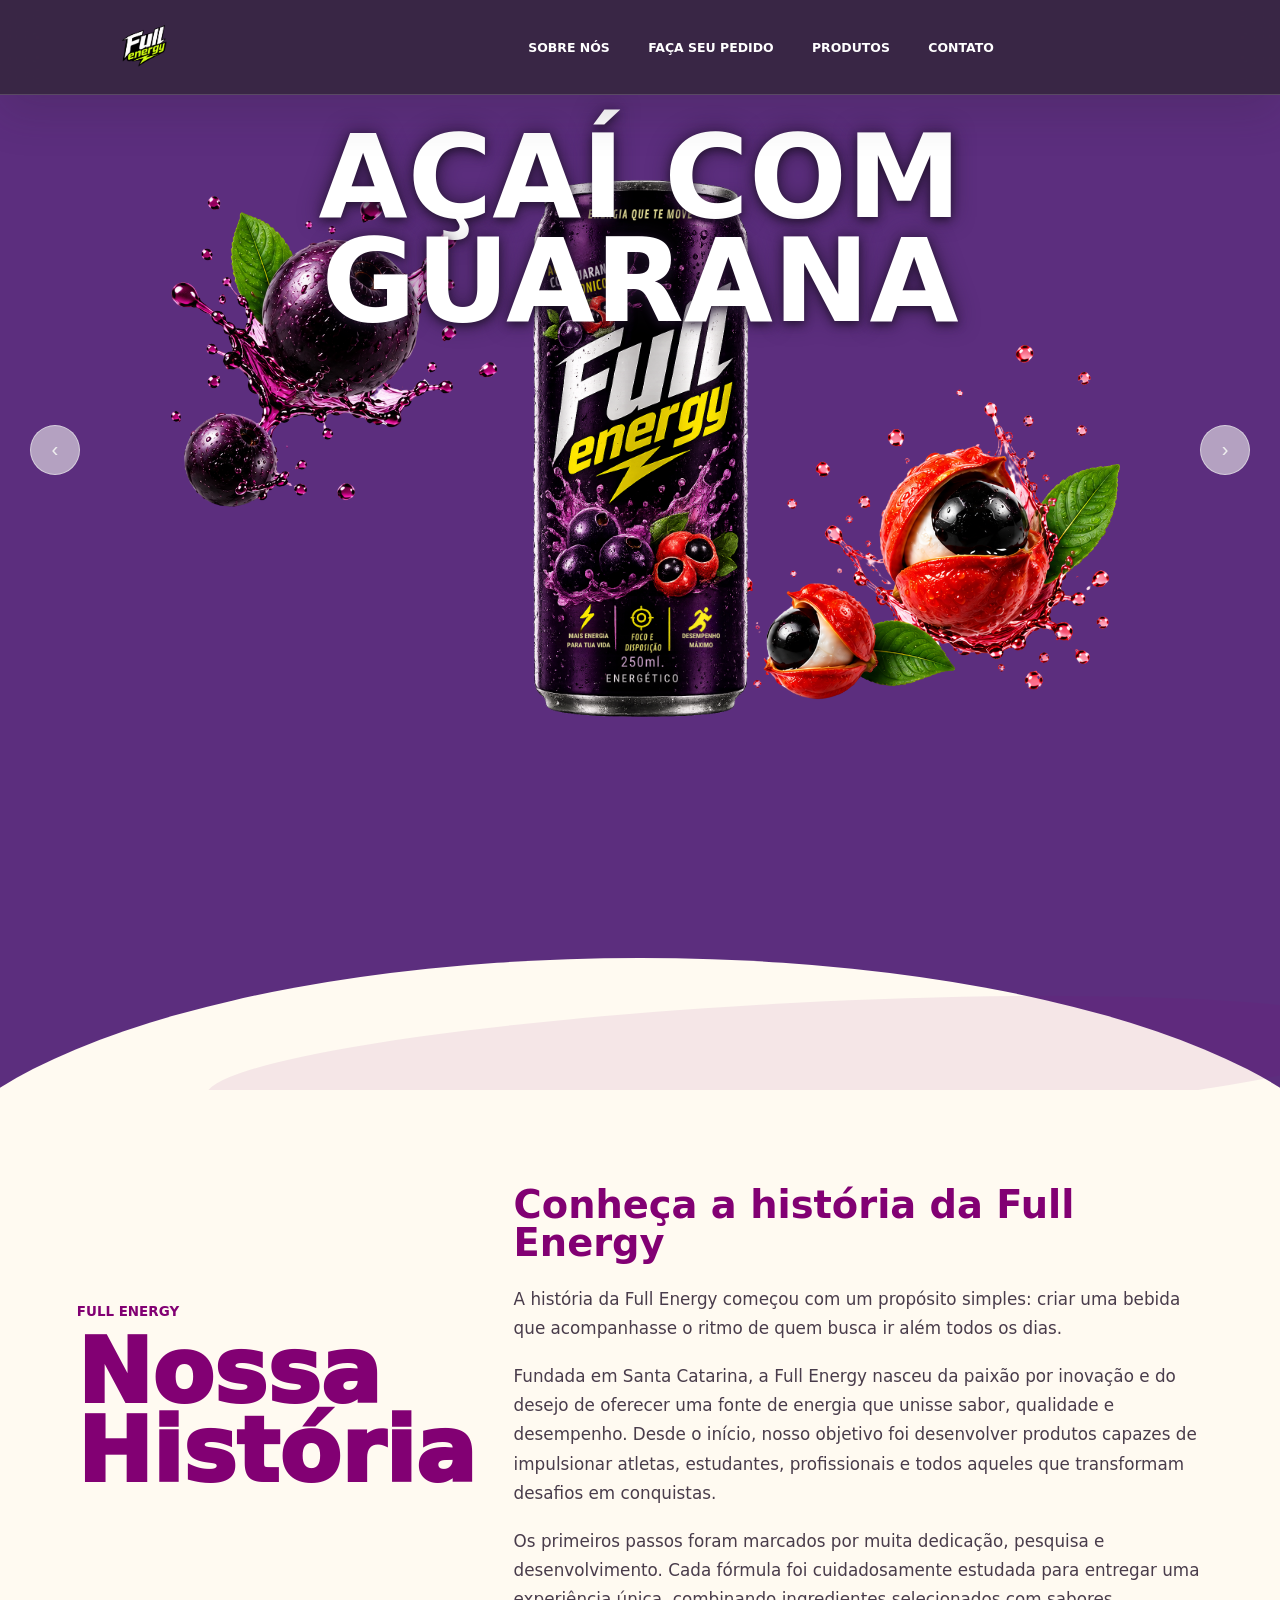
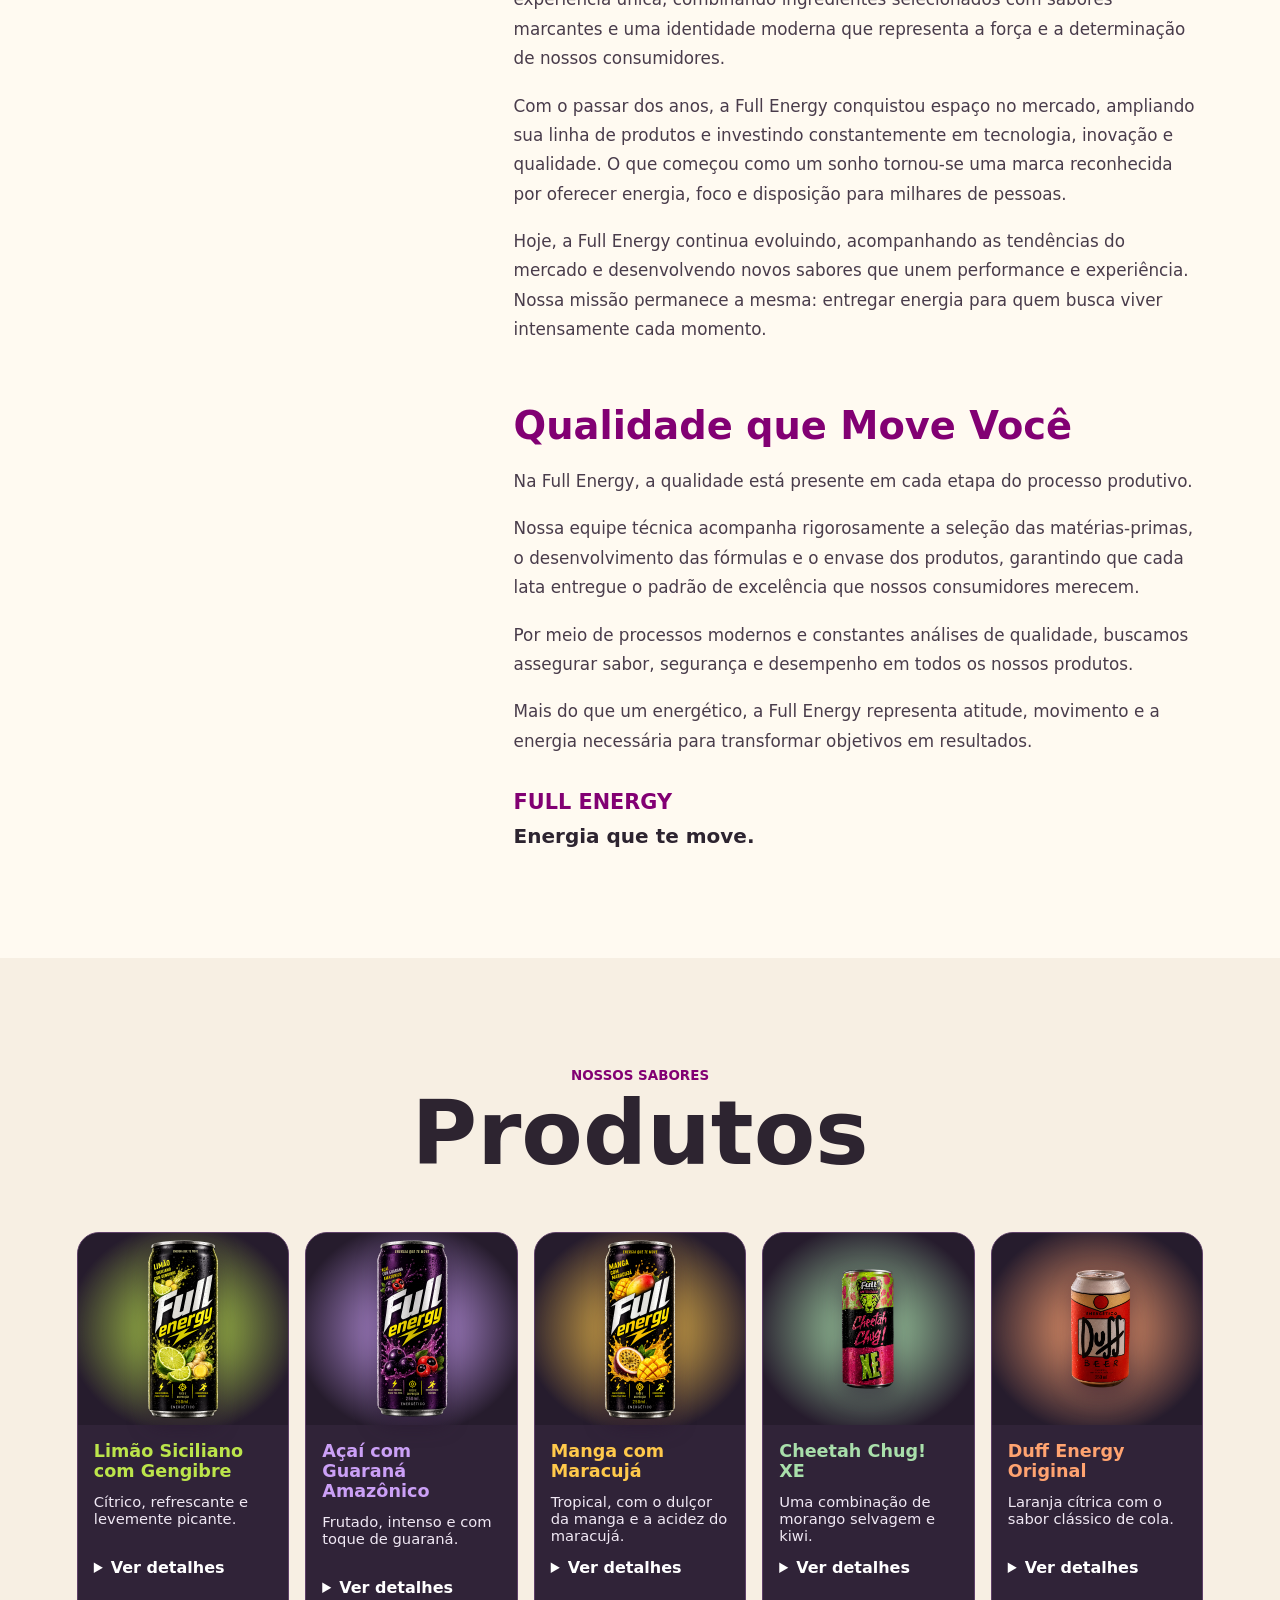
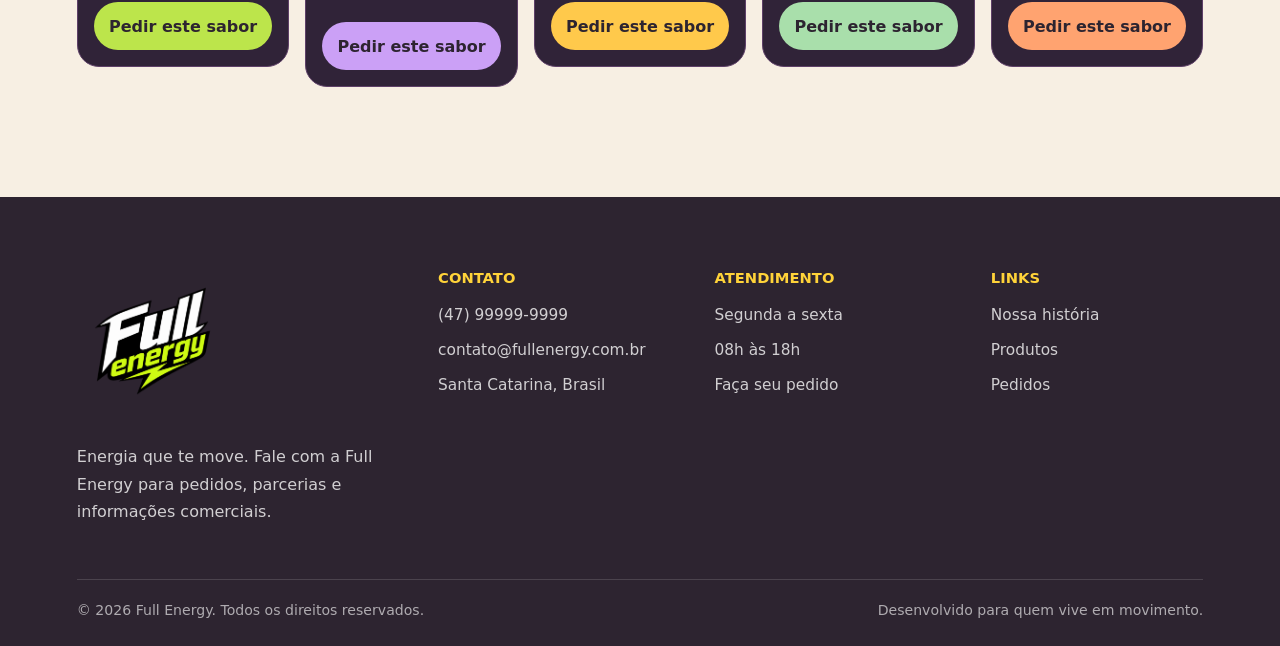
==== commit 01b27332: "Restaura Sobre nós e dá contraste ao nome dos sabores" ====
--- a/index.html
+++ b/index.html
@@ -76,16 +76,31 @@
     </div>
 
     <section class="history-section" id="nossa-historia">
-        <div class="story-layout" data-reveal>
-            <div class="story-copy">
-                <span class="section-label">Nossa história</span>
-                <h1>Energia que te move.</h1>
-                <p>A Full Energy nasceu em Santa Catarina com a ideia de criar uma bebida que acompanhasse o ritmo de quem estuda, trabalha ou treina.</p>
-                <p>Do frescor do limão com gengibre às combinações com açaí e maracujá, a marca cresceu explorando sabores com personalidade própria.</p>
-                <a class="product-order" href="#produtos">Conhecer os sabores</a>
-            </div>
-            <div class="story-image">
-                <img src="assets/img/ACAI-COM-GUARANA.png" alt="Lata de açaí com guaraná da Full Energy" loading="lazy">
+        <div class="history-inner">
+            <div class="history-heading">
+                <span>Full Energy</span>
+                <h1>Nossa Hist&oacute;ria</h1>
+            </div>
+
+            <div class="history-content">
+                <article>
+                    <h2>Conhe&ccedil;a a hist&oacute;ria da Full Energy</h2>
+                    <p>A hist&oacute;ria da Full Energy come&ccedil;ou com um prop&oacute;sito simples: criar uma bebida que acompanhasse o ritmo de quem busca ir al&eacute;m todos os dias.</p>
+                    <p>Fundada em Santa Catarina, a Full Energy nasceu da paix&atilde;o por inova&ccedil;&atilde;o e do desejo de oferecer uma fonte de energia que unisse sabor, qualidade e desempenho. Desde o in&iacute;cio, nosso objetivo foi desenvolver produtos capazes de impulsionar atletas, estudantes, profissionais e todos aqueles que transformam desafios em conquistas.</p>
+                    <p>Os primeiros passos foram marcados por muita dedica&ccedil;&atilde;o, pesquisa e desenvolvimento. Cada f&oacute;rmula foi cuidadosamente estudada para entregar uma experi&ecirc;ncia &uacute;nica, combinando ingredientes selecionados com sabores marcantes e uma identidade moderna que representa a for&ccedil;a e a determina&ccedil;&atilde;o de nossos consumidores.</p>
+                    <p>Com o passar dos anos, a Full Energy conquistou espa&ccedil;o no mercado, ampliando sua linha de produtos e investindo constantemente em tecnologia, inova&ccedil;&atilde;o e qualidade. O que come&ccedil;ou como um sonho tornou-se uma marca reconhecida por oferecer energia, foco e disposi&ccedil;&atilde;o para milhares de pessoas.</p>
+                    <p>Hoje, a Full Energy continua evoluindo, acompanhando as tend&ecirc;ncias do mercado e desenvolvendo novos sabores que unem performance e experi&ecirc;ncia. Nossa miss&atilde;o permanece a mesma: entregar energia para quem busca viver intensamente cada momento.</p>
+                </article>
+
+                <article>
+                    <h2>Qualidade que Move Voc&ecirc;</h2>
+                    <p>Na Full Energy, a qualidade est&aacute; presente em cada etapa do processo produtivo.</p>
+                    <p>Nossa equipe t&eacute;cnica acompanha rigorosamente a sele&ccedil;&atilde;o das mat&eacute;rias-primas, o desenvolvimento das f&oacute;rmulas e o envase dos produtos, garantindo que cada lata entregue o padr&atilde;o de excel&ecirc;ncia que nossos consumidores merecem.</p>
+                    <p>Por meio de processos modernos e constantes an&aacute;lises de qualidade, buscamos assegurar sabor, seguran&ccedil;a e desempenho em todos os nossos produtos.</p>
+                    <p>Mais do que um energ&eacute;tico, a Full Energy representa atitude, movimento e a energia necess&aacute;ria para transformar objetivos em resultados.</p>
+                    <h3>Full Energy</h3>
+                    <strong>Energia que te move.</strong>
+                </article>
             </div>
         </div>
     </section>
--- a/css/main.css
+++ b/css/main.css
@@ -96,7 +96,9 @@
     left: 50%;
     top: clamp(95px, 14vh, 140px);
     transform: translateX(-50%);
-    z-index: 1;
+    z-index: 4;
+    pointer-events: none;
+    text-shadow: 0 3px 8px #21132ccc, 0 0 22px #21132ca6;
 }
 
 .item .fruit {
@@ -141,7 +143,7 @@
     font-size: x-large;
     font-family: monospace;
     cursor : pointer;
-    z-index: 4;
+    z-index: 5;
     border-radius: 50%;
 }
 
